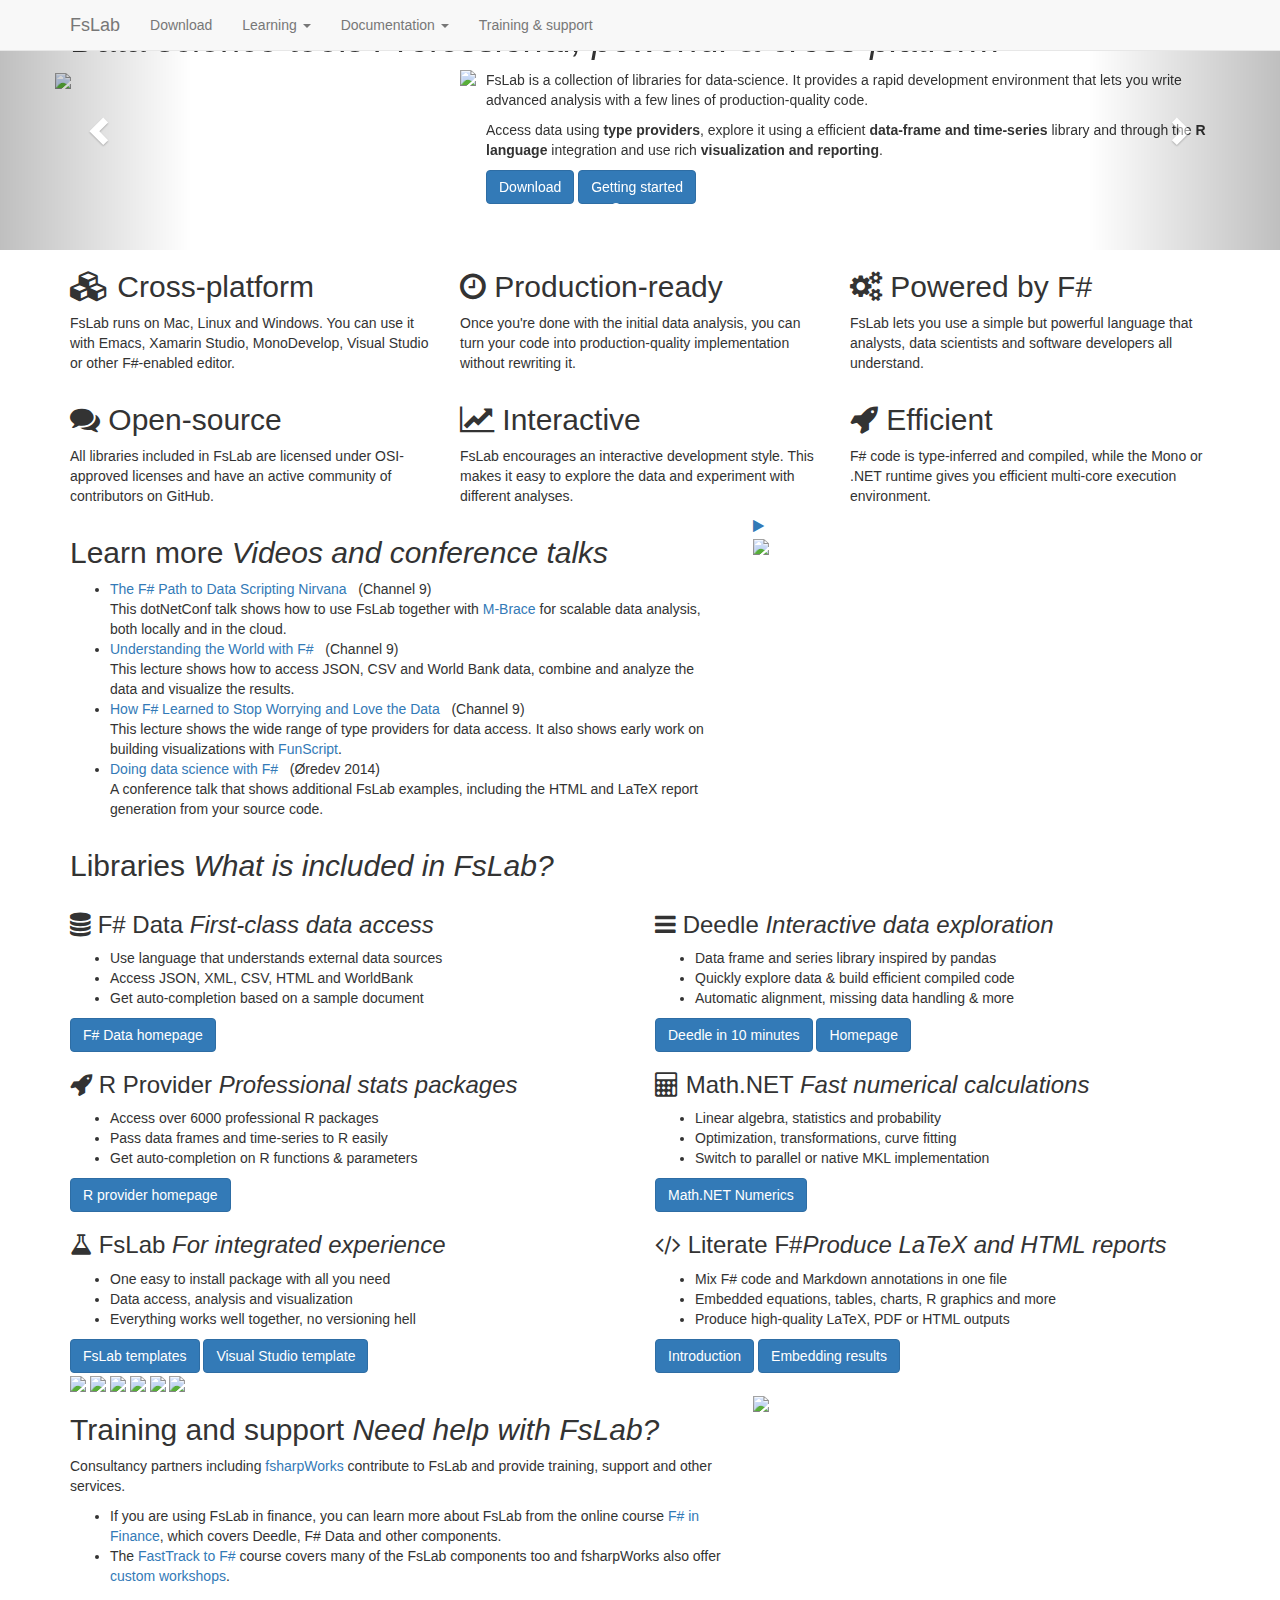
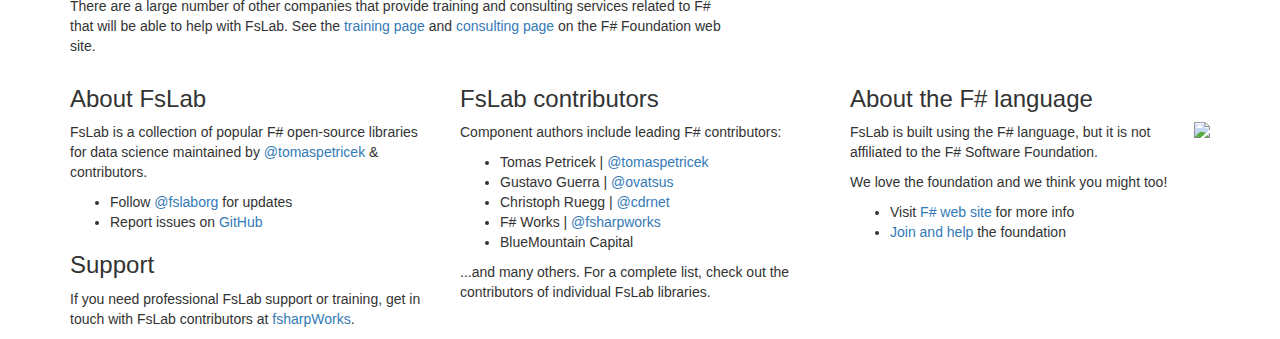
==== index.html @ 68bd4fae "Update site (11/24/2015)" ====
<!DOCTYPE html>
<html lang="en">
<head>
  <meta charset="utf-8">
  <meta http-equiv="X-UA-Compatible" content="IE=edge">
  <meta name="viewport" content="width=device-width, initial-scale=1">
    <title>FsLab - Data science and machine learning with F#</title>
  <meta name="description" content="N/A" />
  <meta name="author" content="">
  <script type='text/javascript' src='//www.google.com/jsapi'></script>
  <link href="//netdna.bootstrapcdn.com/bootstrap/3.0.0/css/bootstrap.min.css" rel="stylesheet">
  <link href="//maxcdn.bootstrapcdn.com/font-awesome/4.3.0/css/font-awesome.min.css" rel="stylesheet">
  <!-- HTML5 shim and Respond.js for IE8 support of HTML5 elements and media queries -->
  <!--[if lt IE 9]>
    <script src="https://oss.maxcdn.com/html5shiv/3.7.2/html5shiv.min.js"></script>
    <script src="https://oss.maxcdn.com/respond/1.4.2/respond.min.js"></script>
  <![endif]-->
  <!-- Custom styles for this template -->
  <link href="/content/style.css" rel="stylesheet">
  <link href="/styles/deedle.css" rel="stylesheet">
  <link href="/styles/custom.css" rel="stylesheet">
                 
</head>
<body>

  <!-- **************  Navigation bar  ************** -->

  <nav class="navbar navbar-default navbar-fixed-top">
    <div class="container">
      <div class="navbar-header">
        <button type="button" class="navbar-toggle collapsed" data-toggle="collapse" data-target="#navbar" aria-expanded="false" aria-controls="navbar">
          <span class="sr-only">Toggle navigation</span>
          <span class="icon-bar"></span>
          <span class="icon-bar"></span>
          <span class="icon-bar"></span>
        </button>
        <a class="navbar-brand" href="/">FsLab</a>
      </div>
      <div id="navbar" class="navbar-collapse collapse">
        <ul class="nav navbar-nav">
          <li class=''><a href="/download">Download</a></li>
          <li class="dropdown ">
            <a href="#" class="dropdown-toggle" data-toggle="dropdown" role="button" aria-expanded="false">Learning <span class="caret"></span></a>
            <ul class="dropdown-menu" role="menu">
              <li><a href="/getting-started">Getting started tutorial</a></li>
              <li><a href="/report">Free O'Reilly report</a></li>
              <li><a href="http://www.apress.com/9781430267676" class="external">Machine Learning Projects<br/>for .NET Developers</a></li>
            </ul>
          </li>
          <li class="dropdown">
            <a href="#" class="dropdown-toggle" data-toggle="dropdown" role="button" aria-expanded="false">Documentation <span class="caret"></span></a>
            <ul class="dropdown-menu" role="menu">
              <li><a href="http://fsharp.github.io/FSharp.Data/" class="external">F# Data</a></li>
              <li><a href="http://bluemountaincapital.github.io/Deedle/" class="external">Deedle</a></li>
              <li><a href="http://bluemountaincapital.github.io/FSharpRProvider/" class="external">R Type Provider</a></li>
              <li><a href="http://numerics.mathdotnet.com/" class="external">Math.NET Numerics</a></li>
              <li><a href="http://fsharp.github.io/FSharp.Charting/" class="external">F# Charting</a></li>
            </ul>
          </li>
          <li><a href="/#support">Training &amp; support</a></li>
          <!--
          <li class='dropdown '>
            <a href="#" class="dropdown-toggle" data-toggle="dropdown" role="button" aria-expanded="false">Learn <span class="caret"></span></a>
            <ul class="dropdown-menu" role="menu">
              <li><a href="#">Talks</a></li>
              <li><a href="#">Articles</a></li>
            </ul>
          </li>
          <li class=''><a href="#">Contributing</a></li>
          <li class=''><a href="#">About us</a></li>
          -->
        </ul>
      </div>
    </div>
  </nav>

  
<!-- **************  FsLab banner  ************** -->
<div class="banner-wrapper">
  <div id="fslab-banner" class="carousel slide" data-ride="carousel">
    <!-- Indicators -->
    <ol class="carousel-indicators">
      <li data-target="#fslab-banner" data-slide-to="0" class="active"></li>
      <li data-target="#fslab-banner" data-slide-to="1"></li>
      <li data-target="#fslab-banner" data-slide-to="2"></li>
      <li data-target="#fslab-banner" data-slide-to="3"></li>
    </ol>
    <!-- Content -->
    <div class="carousel-inner" role="listbox">
      <div class="item active">
        <div class="container">
          <h1>Data science tools <em>Professional, powerful &amp; cross-platform</em></h1>
          <div class="row">
            <div class="col-sm-4 ta-right img-md" style="padding-left:0px;">
              <img src="img/carousel/cc.png" style="height:200px;margin-right:20px" />
            </div><div class="col-sm-8">
              <img src="img/carousel/cc.png" style="height:160px; float:left; margin:0px 10px 20px 0px;" class="img-xs" />
              <p>
                FsLab is a collection of libraries for data-science. It provides a rapid development
                envi&shy;ronment that lets you write advanced analysis with a few lines of production-quality code.
              </p>
              <p>
                Access data using <strong>type providers</strong>, explore it using a efficient
                <strong>data-frame and time-series</strong> library and through the <strong>R language</strong>
                integration and use rich <strong>visualization and reporting</strong>.
              </p>
              <p class="ta-ml">
                <a href="/download" class="btn btn-primary" role="button">Download</a>
                <a href="/getting-started" class="btn btn-primary" role="button">Getting started</a>
              </p>
            </div>
          </div>
        </div>
      </div>
      <div class="item">
        <div class="container">
          <h1>Increased productivity <em>Easy data access with R integration</em></h1>
          <div class="row">
            <div class="col-sm-5">
              <p>
                Use <strong>F# Data type providers</strong> to access data from WorldBank, CSV files
                and any other JSON or XML-based web services and cleanup data easily.
              </p>
              <p>
                Use the <strong>R type provider</strong> to call any package from the R language
                with full editor support and automatic data conversions.
              </p>
            </div><div class="col-sm-7 ta-left-center">
              <img src="img/carousel/wb-rprovider.png" style="margin-top:15px" />
            </div>
          </div>
        </div>
      </div>
      <div class="item">
        <div class="container">
          <h1>Hassle-free data access <em>Using type providers</em></h1>
          <div class="row">
            <div class="col-sm-5">
              <p>
                You'll never need to look up column names or country codes again! <strong>Type providers
                </strong> make data access easy by integrating external data sources directly into
                your programming environment.
              </p>
              <p>
                The <strong>Deedle library</strong> gives you all you need to cleanup your data-frame
                and time-series data.
              </p>
            </div><div class="col-sm-7 ta-left-center">
              <img src="img/carousel/csv.png" style="margin-top:15px" />
            </div>
          </div>
        </div>
      </div>
      <div class="item">
        <div class="container">
          <div class="row">
            <div class="col-sm-8">
              <h1 style="margin-top:10px;">Production-ready <em>Create reports and deploy in production</em></h1>
              <img src="img/carousel/report.png" style="height:220px;margin-right:20px;float:left;" class="img-xs" />
              <p>
                Data analysis using FsLab can be easily deployed into a cross-platform production
                environment using Mono and .NET. It provides an environment comfortable for scientists,
                data analysts as well as developers.
              </p>
              <p>
                When you're done with your analysis, you can produce print-ready reports with embedded
                charts, code snippets and mathematics using HTML, LaTeX or PDF.
              </p>
            </div><div class="col-sm-4 ta-left-center img-md">
              <img src="img/carousel/report.png" style="height:260px;margin-top:20px;" />
            </div>
          </div>
        </div>
      </div>
    </div>
    <!-- Controls -->
    <a class="left carousel-control" href="#fslab-banner" role="button" data-slide="prev">
      <span class="glyphicon glyphicon-chevron-left" aria-hidden="true"></span>
      <span class="sr-only">Previous</span>
    </a>
    <a class="right carousel-control" href="#fslab-banner" role="button" data-slide="next">
      <span class="glyphicon glyphicon-chevron-right" aria-hidden="true"></span>
      <span class="sr-only">Next</span>
    </a>
  </div>
</div>

<!-- **************  Other important FsLab buzzwords  ************** -->
<div class="buzzword-wrapper">
  <div class="container">
    <div class="row">
      <div class="col-xs-12 col-md-4 col-sm-6">
        <h2><span><i class="fa fa-cubes"></i></span> Cross-platform</h2>
        <p>
          FsLab runs on Mac, Linux and Windows. You can use it with Emacs,
          Xamarin Studio, MonoDevelop, Visual Studio or other F#-enabled editor.
        </p>
      </div>
      <div class="col-xs-12 col-md-4 col-sm-6">
        <h2><span><i class="fa fa-clock-o" style="left:9px"></i></span> Production-ready</h2>
        <p>
          Once you're done with the initial data analysis, you can turn your code
          into production-quality implementation without rewriting it.
        </p>
      </div>
      <div class="col-xs-12 col-md-4 col-sm-6">
        <h2><span><i class="fa fa-cogs"></i></span> Powered by F#</h2>
        <p>
          FsLab lets you use a simple but powerful language that
          analysts, data scientists and software developers all understand.
        </p>
      </div>
      <div class="col-xs-12 col-md-4 col-sm-6">
        <h2><span><i class="fa fa-comments"></i></span> Open-source</h2>
        <p>
          All libraries included in FsLab are licensed under OSI-approved licenses
          and have an active community of contributors on GitHub.
        </p>
      </div>
      <div class="col-xs-12 col-md-4 col-sm-6">
        <h2><span><i class="fa fa-line-chart"></i></span> Interactive</h2>
        <p>
          FsLab encourages an interactive development style. This makes it easy to explore the data
          and experiment with different analyses.
        </p>
      </div>
      <div class="col-xs-12 col-md-4 col-sm-6">
        <h2><span><i class="fa fa-rocket"></i></span> Efficient</h2>
        <p>
          F# code is type-inferred and compiled, while the Mono or .NET runtime gives you efficient
          multi-core execution environment.
        </p>
      </div>
    </div>
  </div>
</div>

<!-- **************  FsLab videos  ************** -->
<div class="vids-wrapper">
  <div class="container">
    <div class="row">
      <div class="col-md-7">
        <h2>Learn more <em>Videos and conference talks</em></h2>
        <ul>
          <li>
            <a href="http://channel9.msdn.com/Events/dotnetConf/2015/The-F-Path-to-Data-Scripting-Nirvana">The F# Path to Data Scripting Nirvana</a> &nbsp; (Channel 9)<br />
            This dotNetConf talk shows how to use FsLab together with <a href="http://www.m-brace.net/">M-Brace</a> for scalable data analysis, both locally and in the cloud.
          </li>
          <li>
            <a href="http://channel9.msdn.com/posts/Understanding-the-World-with-F">Understanding the World with F#</a> &nbsp; (Channel 9)<br />
            This lecture shows how to access JSON, CSV and World Bank data, combine and analyze the data and visualize the results.
          </li>
          <li>
            <a href="http://channel9.msdn.com/posts/Tomas-Petricek-How-F-Learned-to-Stop-Worrying-and-Love-the-Data">How F# Learned to Stop Worrying and Love the Data</a> &nbsp; (Channel 9)<br />
            This lecture shows the wide range of type providers for data access. It also shows early work on building visualizations with <a href="http://funscript.info/">FunScript</a>.
          </li>
          <li>
            <a href="https://vimeo.com/111289053">Doing data science with F#</a> &nbsp; (Øredev 2014)<br />
            A conference talk that shows additional FsLab examples, including the HTML and LaTeX report generation from your source code.
          </li>
        </ul>
      </div>
      <div class="col-md-5 img-holder">
        <a href="http://channel9.msdn.com/posts/Understanding-the-World-with-F"><i class="fa fa-play"></i></a><br />
        <img src="img/vid.jpg" />
      </div>
    </div>
  </div>
</div>

<!-- **************  FsLab components  ************** -->
<div class="compo-wrapper">
  <div class="container">
    <div class="row header">
      <div class="col-md-12">
        <h2>Libraries <em>What is included in FsLab?</em><a name="libraries"></a>&nbsp;</h2>
      </div>
    </div>
    <div class="row components">
      <div class="col-md-6">
        <h3><span><i class="fa fa-database"></i></span> F# Data <em>First-class data access</em></h3>
        <ul>
          <li>Use language that understands external data sources</li>
          <li>Access JSON, XML, CSV, HTML and WorldBank</li>
          <li>Get auto-completion based on a sample document</li>
        </ul>
        <a href="http://fsharp.github.io/FSharp.Data/" class="btn fst btn-primary" role="button">F# Data homepage</a>
      </div>
      <div class="col-md-6">
        <h3><span><i class="fa fa-bars"></i></span> Deedle <em>Interactive data exploration</em></h3>
        <ul>
          <li>Data frame and series library inspired by pandas</li>
          <li>Quickly explore data &amp; build efficient compiled code</li>
          <li>Automatic alignment, missing data handling &amp; more</li>
        </ul>
        <a href="http://bluemountaincapital.github.io/Deedle/tutorial.html" class="btn fst btn-primary" role="button">Deedle in 10 minutes</a>
        <a href="http://bluemountaincapital.github.io/Deedle/" class="btn btn-primary" role="button">Homepage</a>
      </div>
    </div>
    <div class="row components">
      <div class="col-md-6">
        <h3><span><i class="fa fa-rocket"></i></span> R Provider <em>Professional stats packages</em></h3>
        <ul>
          <li>Access over 6000 professional R packages</li>
          <li>Pass data frames and time-series to R easily</li>
          <li>Get auto-completion on R functions &amp; parameters</li>
        </ul>
        <a href="http://bluemountaincapital.github.io/FSharpRProvider" class="btn fst btn-primary" role="button">R provider homepage</a>
      </div>
      <div class="col-md-6">
        <h3><span><i class="fa fa-calculator"></i></span> Math.NET <em>Fast numerical calculations</em></h3>
        <ul>
          <li>Linear algebra, statistics and probability</li>
          <li>Optimization, transformations, curve fitting</li>
          <li>Switch to parallel or native MKL implementation</li>
        </ul>
        <a href="http://numerics.mathdotnet.com" class="btn fst btn-primary" role="button">Math.NET Numerics</a>
      </div>
    </div>
    <div class="row components">
      <div class="col-md-6">
        <h3><span><i class="fa fa-flask"></i></span> FsLab <em>For integrated experience</em></h3>
        <ul>
          <li>One easy to install package with all you need</li>
          <li>Data access, analysis and visualization</li>
          <li>Everything works well together, no versioning hell</li>
        </ul>
        <a href="https://github.com/fslaborg/FsLab.Templates" class="btn fst btn-primary" role="button">FsLab templates</a>
        <a href="https://visualstudiogallery.msdn.microsoft.com/45373b36-2a4c-4b6a-b427-93c7a8effddb" class="btn btn-primary" role="button">Visual Studio template</a>
      </div>
      <div class="col-md-6">
        <h3><span><i class="fa fa-code"></i></span> Literate F#<em>Produce LaTeX and HTML reports</em></h3>
        <ul>
          <li>Mix F# code and Markdown annotations in one file</li>
          <li>Embedded equations, tables, charts, R graphics and more</li>
          <li>Produce high-quality LaTeX, PDF or HTML outputs</li>
        </ul>
        <a href="http://tpetricek.github.io/FSharp.Formatting/literate.html" class="btn fst btn-primary" role="button">Introduction</a>
        <a href="http://tpetricek.github.io/FSharp.Formatting/evaluation.html" class="btn btn-primary" role="button">Embedding results</a>
      </div>
    </div>
  </div>
</div>
<div class="compo-logos">
  <div class="container">
    <div class="row">
      <div class="col-md-12">
        <a href="http://fsharp.github.io/FSharp.Data/"><img src="/img/logos/fsharpdata.png" /></a>
        <a href="http://bluemountaincapital.github.io/Deedle/"><img src="/img/logos/deedle.png" /></a>
        <a href="http://bluemountaincapital.github.io/FSharpRProvider"><img src="/img/logos/rprovider.png" /></a>
        <a href="http://tpetricek.github.io/FSharp.Formatting"><img src="/img/logos/fsformatting.png" /></a>
        <a href="http://numerics.mathdotnet.com"><img src="/img/logos/mathnet.png" /></a>
        <a href="http://www.fslab.org"><img src="/img/logos/fslab.png" /></a>
      </div>
    </div>
  </div>
</div>

<!-- **************  FsLab support  ************** -->
<div class="support-wrapper">
  <div class="container">
    <div class="row">
      <div class="col-md-7">
        <h2>
          Training and support <em>Need help with FsLab?</em><a name="support">&nbsp;</a>
        </h2>
        <p>
          Consultancy partners including
          <a href="http://fsharpworks.com/">fsharpWorks</a>
          contribute to FsLab and provide training, support and
          other services.
        </p>
        <ul>
          <li>
            If you are using FsLab in finance, you can learn more about FsLab from the
            online course <a href="http://fsharpworks.com/workshops/finance.html">F# in Finance</a>,
            which covers Deedle, F# Data and other components.
          </li>
          <li>The <a href="http://fsharpworks.com/workshops/fast-track.html">FastTrack to F#</a>
          course covers many of the FsLab components too and
          fsharpWorks also offer <a href="http://fsharpworks.com/workshops.html">custom workshops</a>.</li>
        </ul>
        <p>
          There are a large number of other companies that provide training and
          consulting services related to F# that will be able to help with FsLab. See the
          <a href="http://fsharp.org/training/">training page</a> and
          <a href="http://fsharp.org/consulting/">consulting page</a> on the
          F# Foundation web site.
        </p>
      </div>
      <div class="col-md-5 img-holder">
        <a href="http://www.fsharpworks.com">
          <img src="img/logos/fsharpworks.png" />
        </a>
      </div>
    </div>
  </div>
</div>



  <footer>
    <div class="container">
      <div class="row">
        <div class="col-md-4">
          <h3>About FsLab</h3>
          <p>
            FsLab is a collection of popular F# open-source libraries for data science
            maintained by <a href="http://twitter.com/tomaspetricek">@tomaspetricek</a> &amp; contributors.
          </p>
          <ul>
            <li>Follow <a href="http://twitter.com/fslaborg">@fslaborg</a> for updates</li>
            <li>Report issues on <a href="http://github.com/tpetricek/FsLab">GitHub</a></li>
          </ul>
          <h3>Support</h3>
          <p>
            If you need professional FsLab support or training,
            get in touch with FsLab contributors at
            <a href="http://fsharpworks.com">fsharpWorks</a>.
          </p>
        </div>
        <div class="col-md-4">
          <h3>FsLab contributors</h3>
          <p>Component authors include leading F# contributors:</p>
          <ul>
            <li>Tomas Petricek | <a href="http://twitter.com/tomaspetricek">@tomaspetricek</a></li>
            <li>Gustavo Guerra | <a href="http://twitter.com/ovatsus">@ovatsus</a></li>
            <li>Christoph Ruegg | <a href="http://twitter.com/cdrnet">@cdrnet</a></li>
            <li>F# Works | <a href="http://twitter.com/fsharpworks">@fsharpworks</a></li>
            <li>BlueMountain Capital</li>
          </ul>
          <p>...and many others. For a complete list, check out the contributors of individual FsLab libraries.</p>
        </div>
        <div class="col-md-4">
          <h3>About the F# language</h3>
          <img src="/img/logos/fsharp.png" style="float:right;margin:0px 0px 20px 20px">
          <p>
            FsLab is built using the F# language, but
            it is not affiliated to the F# Software Foundation.
          </p>
          <p>We love the foundation and we think you might too!</p>
          <ul>
            <li>Visit <a href="http://fsharp.org">F# web site</a> for more info</li>
            <li><a href="http://foundation.fsharp.org">Join and help</a> the foundation</li>
          </ul>
        </div>
      </div>
    </div>
  </footer>

  <script src="/lib/jquery.js"></script>
  <script src="/lib/bootstrap.min.js"></script>
  <script src="/lib/tips.js"></script>
  <script>
    $('#fslab-banner').carousel({
      interval: 10000
    });
  </script>
  <script>
    (function(i,s,o,g,r,a,m){i['GoogleAnalyticsObject']=r;i[r]=i[r]||function(){
    (i[r].q=i[r].q||[]).push(arguments)},i[r].l=1*new Date();a=s.createElement(o),
    m=s.getElementsByTagName(o)[0];a.async=1;a.src=g;m.parentNode.insertBefore(a,m)
    })(window,document,'script','//www.google-analytics.com/analytics.js','ga');

    ga('create', 'UA-45379232-3', 'auto');
    ga('send', 'pageview');  
  </script>
</body>
</html>
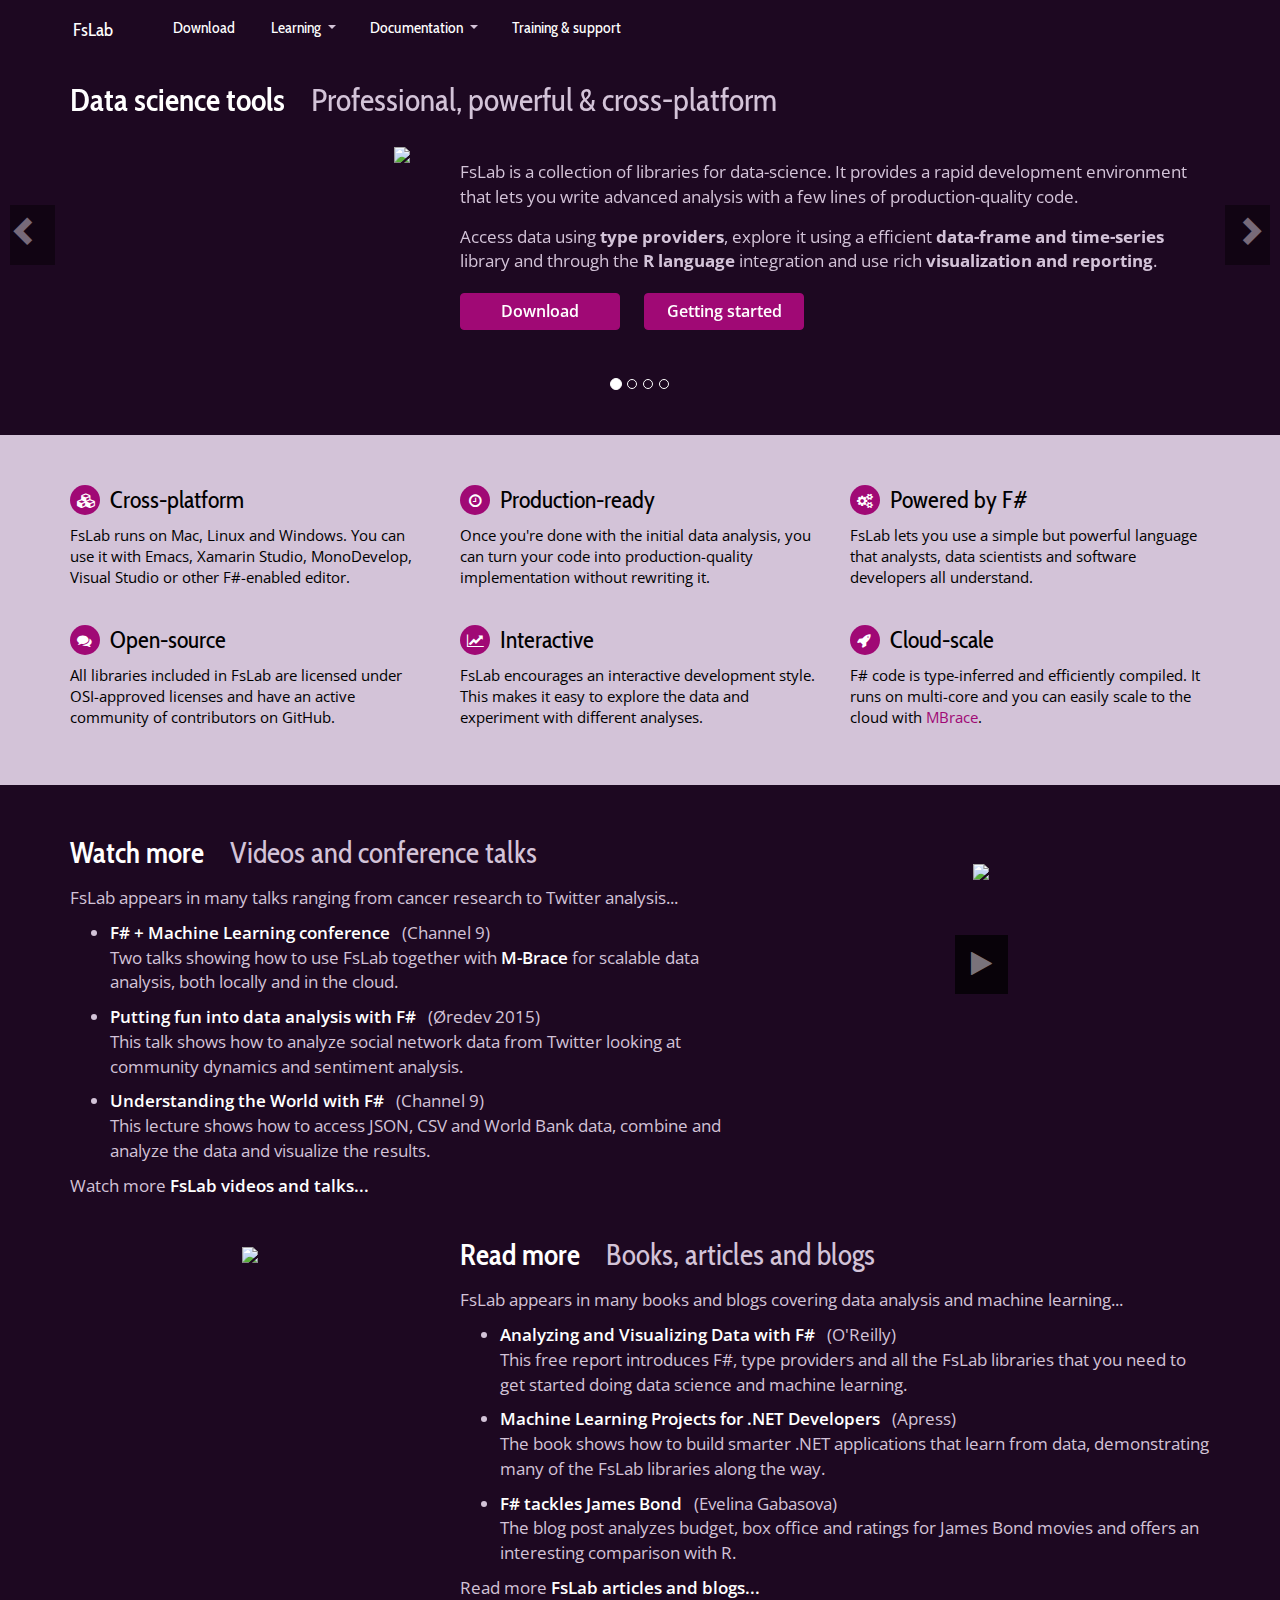
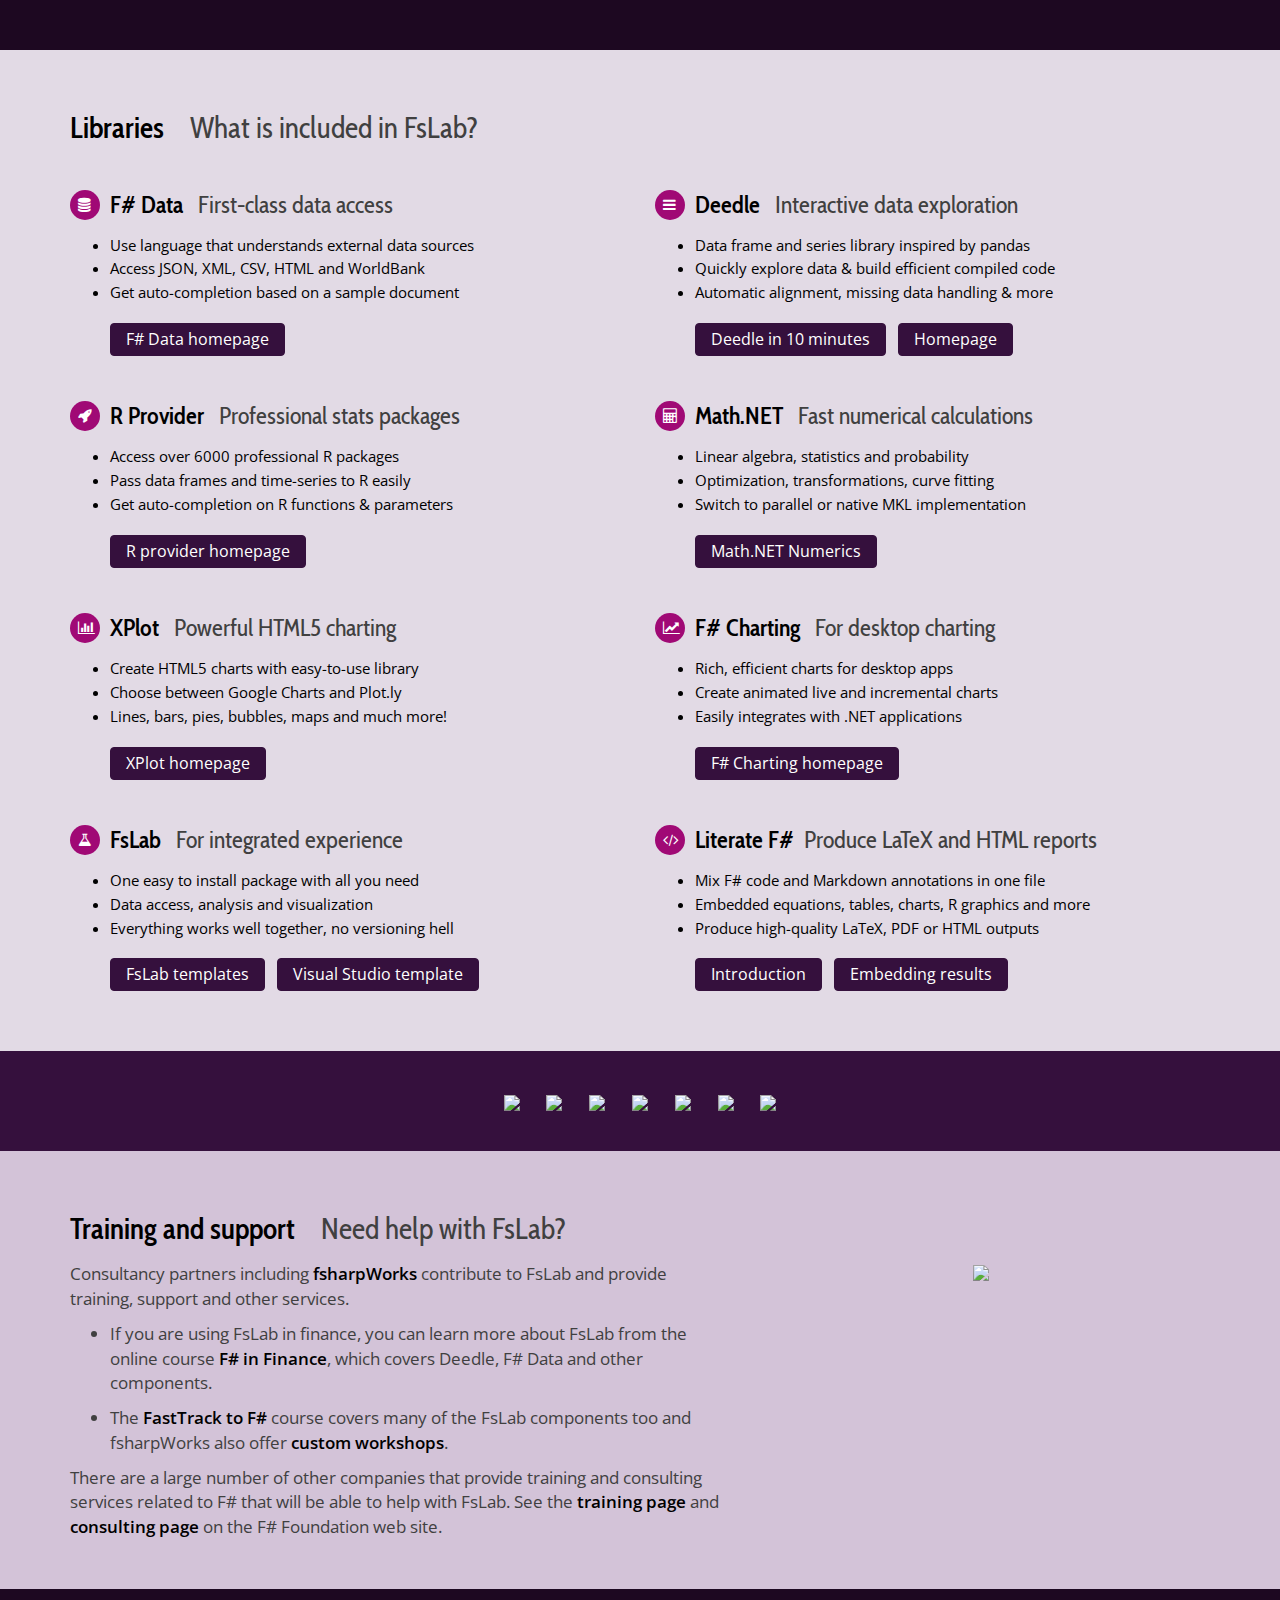
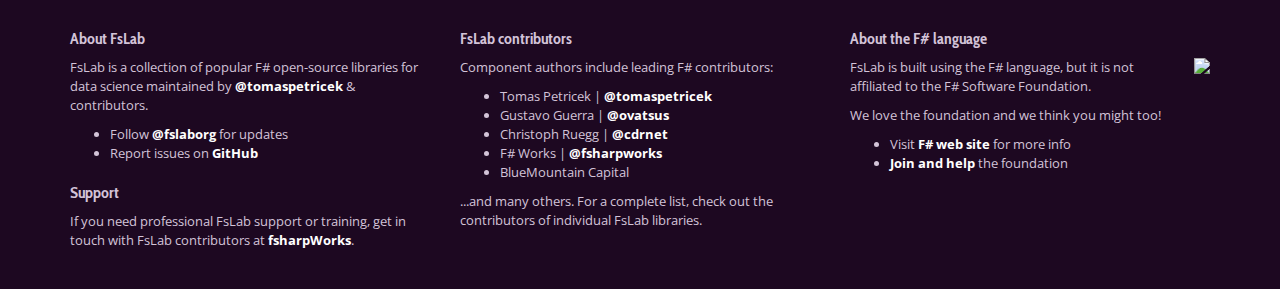
==== commit 30f19276: "Update site (10/05/2018)" ====
--- a/index.html
+++ b/index.html
@@ -1,79 +1,74 @@
-<!DOCTYPE html>
-<html lang="en">
-<head>
-  <meta charset="utf-8">
-  <meta http-equiv="X-UA-Compatible" content="IE=edge">
-  <meta name="viewport" content="width=device-width, initial-scale=1">
-    <title>FsLab - Data science and machine learning with F#</title>
-  <meta name="description" content="N/A" />
-  <meta name="author" content="">
-  <script type='text/javascript' src='//www.google.com/jsapi'></script>
-  <link href="//netdna.bootstrapcdn.com/bootstrap/3.0.0/css/bootstrap.min.css" rel="stylesheet">
-  <link href="//maxcdn.bootstrapcdn.com/font-awesome/4.3.0/css/font-awesome.min.css" rel="stylesheet">
-  <!-- HTML5 shim and Respond.js for IE8 support of HTML5 elements and media queries -->
-  <!--[if lt IE 9]>
-    <script src="https://oss.maxcdn.com/html5shiv/3.7.2/html5shiv.min.js"></script>
-    <script src="https://oss.maxcdn.com/respond/1.4.2/respond.min.js"></script>
-  <![endif]-->
-  <!-- Custom styles for this template -->
-  <link href="/content/style.css" rel="stylesheet">
-  <link href="/styles/deedle.css" rel="stylesheet">
-  <link href="/styles/custom.css" rel="stylesheet">
-                 
-</head>
-<body>
-
-  <!-- **************  Navigation bar  ************** -->
-
-  <nav class="navbar navbar-default navbar-fixed-top">
-    <div class="container">
-      <div class="navbar-header">
-        <button type="button" class="navbar-toggle collapsed" data-toggle="collapse" data-target="#navbar" aria-expanded="false" aria-controls="navbar">
-          <span class="sr-only">Toggle navigation</span>
-          <span class="icon-bar"></span>
-          <span class="icon-bar"></span>
-          <span class="icon-bar"></span>
-        </button>
-        <a class="navbar-brand" href="/">FsLab</a>
-      </div>
-      <div id="navbar" class="navbar-collapse collapse">
-        <ul class="nav navbar-nav">
-          <li class=''><a href="/download">Download</a></li>
-          <li class="dropdown ">
-            <a href="#" class="dropdown-toggle" data-toggle="dropdown" role="button" aria-expanded="false">Learning <span class="caret"></span></a>
-            <ul class="dropdown-menu" role="menu">
-              <li><a href="/getting-started">Getting started tutorial</a></li>
-              <li><a href="/report">Free O'Reilly report</a></li>
-              <li><a href="http://www.apress.com/9781430267676" class="external">Machine Learning Projects<br/>for .NET Developers</a></li>
-            </ul>
-          </li>
-          <li class="dropdown">
-            <a href="#" class="dropdown-toggle" data-toggle="dropdown" role="button" aria-expanded="false">Documentation <span class="caret"></span></a>
-            <ul class="dropdown-menu" role="menu">
-              <li><a href="http://fsharp.github.io/FSharp.Data/" class="external">F# Data</a></li>
-              <li><a href="http://bluemountaincapital.github.io/Deedle/" class="external">Deedle</a></li>
-              <li><a href="http://bluemountaincapital.github.io/FSharpRProvider/" class="external">R Type Provider</a></li>
-              <li><a href="http://numerics.mathdotnet.com/" class="external">Math.NET Numerics</a></li>
-              <li><a href="http://fsharp.github.io/FSharp.Charting/" class="external">F# Charting</a></li>
-            </ul>
-          </li>
-          <li><a href="/#support">Training &amp; support</a></li>
-          <!--
-          <li class='dropdown '>
-            <a href="#" class="dropdown-toggle" data-toggle="dropdown" role="button" aria-expanded="false">Learn <span class="caret"></span></a>
-            <ul class="dropdown-menu" role="menu">
-              <li><a href="#">Talks</a></li>
-              <li><a href="#">Articles</a></li>
-            </ul>
-          </li>
-          <li class=''><a href="#">Contributing</a></li>
-          <li class=''><a href="#">About us</a></li>
-          -->
-        </ul>
-      </div>
-    </div>
-  </nav>
-
+<!DOCTYPE html>
+<html lang="en">
+<head>
+  <meta charset="utf-8">
+  <meta http-equiv="X-UA-Compatible" content="IE=edge">
+  <meta name="viewport" content="width=device-width, initial-scale=1">
+    <title>FsLab - Data science and machine learning with F#</title>
+  <meta name="description" content="N/A" />
+  <meta name="author" content="">
+  <script type='text/javascript' src='//www.google.com/jsapi'></script>
+  <link href="//netdna.bootstrapcdn.com/bootstrap/3.0.0/css/bootstrap.min.css" rel="stylesheet">
+  <link href="//maxcdn.bootstrapcdn.com/font-awesome/4.3.0/css/font-awesome.min.css" rel="stylesheet">
+  <!-- HTML5 shim and Respond.js for IE8 support of HTML5 elements and media queries -->
+  <!--[if lt IE 9]>
+    <script src="https://oss.maxcdn.com/html5shiv/3.7.2/html5shiv.min.js"></script>
+    <script src="https://oss.maxcdn.com/respond/1.4.2/respond.min.js"></script>
+  <![endif]-->
+  <!-- Custom styles for this template -->
+  <link href="/content/style.css" rel="stylesheet">
+  <link href="/styles/deedle.css" rel="stylesheet">
+  <link href="/styles/custom.css" rel="stylesheet">
+                 
+</head>
+<body>
+
+  <!-- **************  Navigation bar  ************** -->
+
+  <nav class="navbar navbar-default navbar-fixed-top">
+    <div class="container">
+      <div class="navbar-header">
+        <button type="button" class="navbar-toggle collapsed" data-toggle="collapse" data-target="#navbar" aria-expanded="false" aria-controls="navbar">
+          <span class="sr-only">Toggle navigation</span>
+          <span class="icon-bar"></span>
+          <span class="icon-bar"></span>
+          <span class="icon-bar"></span>
+        </button>
+        <a class="navbar-brand" href="/">FsLab</a>
+      </div>
+      <div id="navbar" class="navbar-collapse collapse">
+        <ul class="nav navbar-nav">
+          <li class=''><a href="/download">Download</a></li>
+          <li class='dropdown '>
+            <a href="#" class="dropdown-toggle" data-toggle="dropdown" role="button" aria-expanded="false">Learning <span class="caret"></span></a>
+            <ul class="dropdown-menu" role="menu">
+              <li><a href="/getting-started">Getting started tutorial</a></li>
+              <li role="separator" class="divider"></li>
+              <li><a href="/resources#Books-and-reports">Books and reports</a></li>
+              <li><a href="/resources#Videos-and-conference-talks">Videos and conference talks</a></li>
+              <li><a href="/resources#Blog-posts-and-articles">Blog posts and articles</a></li>
+              <li role="separator" class="divider"></li>
+              <li><a href="/report">Free O'Reilly report</a></li>
+              <li><a href="http://www.apress.com/9781430267676" class="external">Machine Learning Projects<br/>for .NET Developers</a></li>
+            </ul>
+          </li>
+          <li class="dropdown">
+            <a href="#" class="dropdown-toggle" data-toggle="dropdown" role="button" aria-expanded="false">Documentation <span class="caret"></span></a>
+            <ul class="dropdown-menu" role="menu">
+              <li><a href="http://fsharp.github.io/FSharp.Data/" class="external">F# Data</a></li>
+              <li><a href="http://bluemountaincapital.github.io/Deedle/" class="external">Deedle</a></li>
+              <li><a href="http://bluemountaincapital.github.io/FSharpRProvider/" class="external">R Type Provider</a></li>
+              <li><a href="http://numerics.mathdotnet.com/" class="external">Math.NET Numerics</a></li>
+              <li><a href="http://fslab.org/XPlot/" class="external">XPlot Visualization</a></li>
+              <li><a href="http://fsharp.github.io/FSharp.Charting/" class="external">F# Charting</a></li>
+            </ul>
+          </li>
+          <li><a href="/#support">Training &amp; support</a></li>
+        </ul>
+      </div>
+    </div>
+  </nav>
+
   
 <!-- **************  FsLab banner  ************** -->
 <div class="banner-wrapper">
@@ -225,10 +220,10 @@
         </p>
       </div>
       <div class="col-xs-12 col-md-4 col-sm-6">
-        <h2><span><i class="fa fa-rocket"></i></span> Efficient</h2>
-        <p>
-          F# code is type-inferred and compiled, while the Mono or .NET runtime gives you efficient
-          multi-core execution environment.
+        <h2><span><i class="fa fa-rocket"></i></span> Cloud-scale</h2>
+        <p>
+          F# code is type-inferred and efficiently compiled. It runs on multi-core and you can easily
+          scale to the cloud with <a href="http://www.mbrace.io/">MBrace</a>.
         </p>
       </div>
     </div>
@@ -240,31 +235,56 @@
   <div class="container">
     <div class="row">
       <div class="col-md-7">
-        <h2>Learn more <em>Videos and conference talks</em></h2>
-        <ul>
-          <li>
-            <a href="http://channel9.msdn.com/Events/dotnetConf/2015/The-F-Path-to-Data-Scripting-Nirvana">The F# Path to Data Scripting Nirvana</a> &nbsp; (Channel 9)<br />
-            This dotNetConf talk shows how to use FsLab together with <a href="http://www.m-brace.net/">M-Brace</a> for scalable data analysis, both locally and in the cloud.
+        <h2>Watch more <em>Videos and conference talks</em></h2>
+        <p>FsLab appears in many talks ranging from cancer research to Twitter analysis...</p>
+        <ul>
+          <li>
+            <a href="https://channel9.msdn.com/Events/FSharp-Events/fsharp-ML-MVP-Summit-2015">F# + Machine Learning conference</a> &nbsp; (Channel 9)<br />
+            Two talks showing how to use FsLab together with <a href="http://www.m-brace.net/">M-Brace</a> for scalable data analysis, both locally and in the cloud.
+          </li>
+          <li>
+            <a href="https://vimeo.com/144816160">Putting fun into data analysis with F#</a> &nbsp; (Øredev 2015)<br />
+            This talk shows how to analyze social network data from Twitter looking at community dynamics and sentiment analysis.
           </li>
           <li>
             <a href="http://channel9.msdn.com/posts/Understanding-the-World-with-F">Understanding the World with F#</a> &nbsp; (Channel 9)<br />
             This lecture shows how to access JSON, CSV and World Bank data, combine and analyze the data and visualize the results.
+          </li>          
+        </ul>
+        <p>Watch more <a href="resources#Videos-and-conference-talks">FsLab videos and talks...</a></p>
+      </div>
+      <div class="col-md-5 img-holder">
+        <a href="https://vimeo.com/144816160"><i class="fa fa-play"></i></a><br />
+        <img src="img/vid.jpg" style="width:80%" />
+      </div>
+    </div>
+    <div class="row">
+      <div class="col-md-4 img-holder">
+        <br /><br />
+        <a href="/report">
+        <img src="img/report/cover.png" style="width:60%" />
+        </a>
+      </div>
+      <div class="col-md-8">
+        <h2>Read more <em>Books, articles and blogs</em></h2>
+        <p>FsLab appears in many books and blogs covering data analysis and machine learning...</p>
+        <ul>
+          <li>
+            <a href="/report">Analyzing and Visualizing Data with F#</a> &nbsp; (O'Reilly)<br />
+            This free report introduces F#, type providers and all the FsLab libraries that you need to get started doing data science and machine learning.
           </li>
           <li>
-            <a href="http://channel9.msdn.com/posts/Tomas-Petricek-How-F-Learned-to-Stop-Worrying-and-Love-the-Data">How F# Learned to Stop Worrying and Love the Data</a> &nbsp; (Channel 9)<br />
-            This lecture shows the wide range of type providers for data access. It also shows early work on building visualizations with <a href="http://funscript.info/">FunScript</a>.
+            <a href="http://www.apress.com/9781430267676">Machine Learning Projects for .NET Developers</a> &nbsp; (Apress)<br />
+            The book shows how to build smarter .NET applications that learn from data, demonstrating many of the FsLab libraries along the way.
           </li>
           <li>
-            <a href="https://vimeo.com/111289053">Doing data science with F#</a> &nbsp; (Øredev 2014)<br />
-            A conference talk that shows additional FsLab examples, including the HTML and LaTeX report generation from your source code.
+            <a href="http://evelinag.com/blog/2015/11-18-f-tackles-james-bond/">F# tackles James Bond</a> &nbsp; (Evelina Gabasova)<br />
+            The blog post analyzes budget, box office and ratings for James Bond movies and offers an interesting comparison with R.
           </li>
         </ul>
-      </div>
-      <div class="col-md-5 img-holder">
-        <a href="http://channel9.msdn.com/posts/Understanding-the-World-with-F"><i class="fa fa-play"></i></a><br />
-        <img src="img/vid.jpg" />
-      </div>
-    </div>
+        <p>Read more <a href="resources#Blog-posts-and-articles">FsLab articles and blogs...</a></p> 
+      </div>
+    </div>    
   </div>
 </div>
 
@@ -319,6 +339,26 @@
     </div>
     <div class="row components">
       <div class="col-md-6">
+        <h3><span><i class="fa fa-bar-chart"></i></span> XPlot <em>Powerful HTML5 charting</em></h3>
+        <ul>
+          <li>Create HTML5 charts with easy-to-use library</li>
+          <li>Choose between Google Charts and Plot.ly</li>
+          <li>Lines, bars, pies, bubbles, maps and much more!</li>
+        </ul>
+        <a href="https://fslab.org/XPlot/" class="btn fst btn-primary" role="button">XPlot homepage</a>
+      </div>
+      <div class="col-md-6">
+        <h3><span><i class="fa fa-line-chart"></i></span> F# Charting <em>For desktop charting</em></h3>
+        <ul>
+          <li>Rich, efficient charts for desktop apps</li>
+          <li>Create animated live and incremental charts</li>
+          <li>Easily integrates with .NET applications</li>
+        </ul>
+        <a href="http://fslab.org/FSharp.Charting/" class="btn fst btn-primary" role="button">F# Charting homepage</a>
+      </div>
+    </div>
+    <div class="row components">
+      <div class="col-md-6">
         <h3><span><i class="fa fa-flask"></i></span> FsLab <em>For integrated experience</em></h3>
         <ul>
           <li>One easy to install package with all you need</li>
@@ -346,10 +386,11 @@
     <div class="row">
       <div class="col-md-12">
         <a href="http://fsharp.github.io/FSharp.Data/"><img src="/img/logos/fsharpdata.png" /></a>
+        <a href="https://fslab.org/XPlot/"><img src="/img/logos/xplot.png" /></a>
         <a href="http://bluemountaincapital.github.io/Deedle/"><img src="/img/logos/deedle.png" /></a>
         <a href="http://bluemountaincapital.github.io/FSharpRProvider"><img src="/img/logos/rprovider.png" /></a>
+        <a href="http://numerics.mathdotnet.com"><img src="/img/logos/mathnet.png" /></a>
         <a href="http://tpetricek.github.io/FSharp.Formatting"><img src="/img/logos/fsformatting.png" /></a>
-        <a href="http://numerics.mathdotnet.com"><img src="/img/logos/mathnet.png" /></a>
         <a href="http://www.fslab.org"><img src="/img/logos/fslab.png" /></a>
       </div>
     </div>
@@ -397,73 +438,73 @@
   </div>
 </div>
 
-
-
-  <footer>
-    <div class="container">
-      <div class="row">
-        <div class="col-md-4">
-          <h3>About FsLab</h3>
-          <p>
-            FsLab is a collection of popular F# open-source libraries for data science
-            maintained by <a href="http://twitter.com/tomaspetricek">@tomaspetricek</a> &amp; contributors.
-          </p>
-          <ul>
-            <li>Follow <a href="http://twitter.com/fslaborg">@fslaborg</a> for updates</li>
-            <li>Report issues on <a href="http://github.com/tpetricek/FsLab">GitHub</a></li>
-          </ul>
-          <h3>Support</h3>
-          <p>
-            If you need professional FsLab support or training,
-            get in touch with FsLab contributors at
-            <a href="http://fsharpworks.com">fsharpWorks</a>.
-          </p>
-        </div>
-        <div class="col-md-4">
-          <h3>FsLab contributors</h3>
-          <p>Component authors include leading F# contributors:</p>
-          <ul>
-            <li>Tomas Petricek | <a href="http://twitter.com/tomaspetricek">@tomaspetricek</a></li>
-            <li>Gustavo Guerra | <a href="http://twitter.com/ovatsus">@ovatsus</a></li>
-            <li>Christoph Ruegg | <a href="http://twitter.com/cdrnet">@cdrnet</a></li>
-            <li>F# Works | <a href="http://twitter.com/fsharpworks">@fsharpworks</a></li>
-            <li>BlueMountain Capital</li>
-          </ul>
-          <p>...and many others. For a complete list, check out the contributors of individual FsLab libraries.</p>
-        </div>
-        <div class="col-md-4">
-          <h3>About the F# language</h3>
-          <img src="/img/logos/fsharp.png" style="float:right;margin:0px 0px 20px 20px">
-          <p>
-            FsLab is built using the F# language, but
-            it is not affiliated to the F# Software Foundation.
-          </p>
-          <p>We love the foundation and we think you might too!</p>
-          <ul>
-            <li>Visit <a href="http://fsharp.org">F# web site</a> for more info</li>
-            <li><a href="http://foundation.fsharp.org">Join and help</a> the foundation</li>
-          </ul>
-        </div>
-      </div>
-    </div>
-  </footer>
-
-  <script src="/lib/jquery.js"></script>
-  <script src="/lib/bootstrap.min.js"></script>
-  <script src="/lib/tips.js"></script>
-  <script>
-    $('#fslab-banner').carousel({
-      interval: 10000
-    });
-  </script>
-  <script>
-    (function(i,s,o,g,r,a,m){i['GoogleAnalyticsObject']=r;i[r]=i[r]||function(){
-    (i[r].q=i[r].q||[]).push(arguments)},i[r].l=1*new Date();a=s.createElement(o),
-    m=s.getElementsByTagName(o)[0];a.async=1;a.src=g;m.parentNode.insertBefore(a,m)
-    })(window,document,'script','//www.google-analytics.com/analytics.js','ga');
-
-    ga('create', 'UA-45379232-3', 'auto');
-    ga('send', 'pageview');  
-  </script>
-</body>
-</html>
+
+
+  <footer>
+    <div class="container">
+      <div class="row">
+        <div class="col-md-4">
+          <h3>About FsLab</h3>
+          <p>
+            FsLab is a collection of popular F# open-source libraries for data science
+            maintained by <a href="http://twitter.com/tomaspetricek">@tomaspetricek</a> &amp; contributors.
+          </p>
+          <ul>
+            <li>Follow <a href="http://twitter.com/fslaborg">@fslaborg</a> for updates</li>
+            <li>Report issues on <a href="http://github.com/tpetricek/FsLab">GitHub</a></li>
+          </ul>
+          <h3>Support</h3>
+          <p>
+            If you need professional FsLab support or training,
+            get in touch with FsLab contributors at
+            <a href="http://fsharpworks.com">fsharpWorks</a>.
+          </p>
+        </div>
+        <div class="col-md-4">
+          <h3>FsLab contributors</h3>
+          <p>Component authors include leading F# contributors:</p>
+          <ul>
+            <li>Tomas Petricek | <a href="http://twitter.com/tomaspetricek">@tomaspetricek</a></li>
+            <li>Gustavo Guerra | <a href="http://twitter.com/ovatsus">@ovatsus</a></li>
+            <li>Christoph Ruegg | <a href="http://twitter.com/cdrnet">@cdrnet</a></li>
+            <li>F# Works | <a href="http://twitter.com/fsharpworks">@fsharpworks</a></li>
+            <li>BlueMountain Capital</li>
+          </ul>
+          <p>...and many others. For a complete list, check out the contributors of individual FsLab libraries.</p>
+        </div>
+        <div class="col-md-4">
+          <h3>About the F# language</h3>
+          <img src="/img/logos/fsharp.png" style="float:right;margin:0px 0px 20px 20px">
+          <p>
+            FsLab is built using the F# language, but
+            it is not affiliated to the F# Software Foundation.
+          </p>
+          <p>We love the foundation and we think you might too!</p>
+          <ul>
+            <li>Visit <a href="http://fsharp.org">F# web site</a> for more info</li>
+            <li><a href="http://foundation.fsharp.org">Join and help</a> the foundation</li>
+          </ul>
+        </div>
+      </div>
+    </div>
+  </footer>
+
+  <script src="/lib/jquery.js"></script>
+  <script src="/lib/bootstrap.min.js"></script>
+  <script src="/lib/tips.js"></script>
+  <script>
+    $('#fslab-banner').carousel({
+      interval: 10000
+    });
+  </script>
+  <script>
+    (function(i,s,o,g,r,a,m){i['GoogleAnalyticsObject']=r;i[r]=i[r]||function(){
+    (i[r].q=i[r].q||[]).push(arguments)},i[r].l=1*new Date();a=s.createElement(o),
+    m=s.getElementsByTagName(o)[0];a.async=1;a.src=g;m.parentNode.insertBefore(a,m)
+    })(window,document,'script','//www.google-analytics.com/analytics.js','ga');
+
+    ga('create', 'UA-45379232-3', 'auto');
+    ga('send', 'pageview');  
+  </script>
+</body>
+</html>
--- a/styles/custom.css
+++ b/styles/custom.css
@@ -0,0 +1,533 @@
+@import url(http://fonts.googleapis.com/css?family=Cabin+Condensed:400,500,700);
+@import url(http://fonts.googleapis.com/css?family=Open+Sans:300italic,400italic,600italic,700italic,800italic,400,300,600,700,800);
+
+body
+{
+  background:#1D0821;
+  font-family: 'Open Sans', sans-serif;
+}
+
+.external:before {
+  content: "\f08e";
+  font-family: FontAwesome;
+  font-weight: normal;
+  font-style: normal;
+  font-size: 10px;
+  display: inline-block;
+  text-decoration: none;
+  padding-right:10px;
+}
+
+/************** Navigation bar **************/
+.navbar
+{
+  background:#1D0821;
+  border-style:none;
+}
+.navbar .dropdown-menu {
+  background:#1D0821;
+}
+a.navbar-brand
+{
+  font-size:14pt !important;
+  margin-right:24px;
+  padding:18px 18px 14px 18px !important;
+}
+.navbar a:hover, .navbar a:link, .navbar a:visited
+{
+  font:12pt 'cabin condensed', sans-serif;
+  font-weight:400;
+  color:white !important;
+  padding:18px 18px 18px 18px;
+  background:#1D0821 !important;
+}
+.navbar .dropdown-menu a:hover, .navbar .dropdown-menu a:link, .navbar .dropdown-menu a:visited
+{
+  background:#1D0821;
+  padding:6px 18px 6px 18px;
+}
+.navbar .caret
+{
+  position:relative;
+  top:-2px;
+  left:2px;
+  border-top:4px solid #D3C3D8 !important;
+}
+.navbar a:hover
+{
+  text-decoration:underline !important;
+}
+.navbar li.active a
+{
+  background:#35103D !important;
+}
+.navbar li.active .dropdown-menu a
+{
+  background:#1D0821 !important;
+}
+
+@media (min-width: 768px) {
+  #navbar li { color:red; }
+}
+@media (min-width: 992px) {
+  #navbar li { color:blue; }
+}
+li .dropdown-menu .divider
+{
+  background-color:#321738;
+  height:2px;
+  margin:6px 3px 6px 3px;
+  padding:0px;
+}
+
+/************** FsLab Banner **************/
+
+.carousel .carousel-control
+{
+  background:black;
+  opacity:0.4;
+  width:45px;
+  height:60px;
+  margin:130px 10px 0px 10px;
+}
+.carousel .carousel-control .glyphicon
+{
+  left:10px;
+  top:20px;
+}
+
+.banner-wrapper
+{
+  margin-top:50px;
+  padding:25px 0px 10px 0px;
+  background-image:url('../img/bg.gif');
+  background-repeat:repeat;
+  text-align:left;
+}
+.banner-spaced
+{
+  padding-bottom:30px;
+}
+.banner-wrapper .item
+{
+  margin-bottom:50px;
+}
+.banner-wrapper .item { overflow-x:hidden; overflow-y:auto; height:450px; }
+@media (min-width: 768px) {
+  .banner-wrapper .item { height:370px; }
+}
+@media (min-width: 992px) {
+  .banner-wrapper .item { height:330px; }
+}
+@media (min-width: 1200px) {
+  .banner-wrapper .item { height:300px; }
+}
+.banner-wrapper .ta-right { text-align:right; }
+.banner-wrapper .ta-left-center { text-align:center; }
+.banner-wrapper .ta-ml { text-align:center; }
+.img-md { display:none; }
+.img-xs { display:block; }
+@media (min-width: 768px) {
+  .banner-wrapper .ta-left-center { text-align:left; }
+  .banner-wrapper .ta-ml { text-align:left; }
+  .img-md { display:block; }
+  .img-xs { display:none; }
+}
+.banner-wrapper h1
+{
+  font:24pt 'cabin condensed', sans-serif;
+  color:white;
+  font-weight:600;
+  margin:5px 0px 25px 0px;
+}
+.banner-wrapper h1 em
+{
+  font-style:normal;
+  font-weight:400;
+  color:#D3C3D8;
+  margin-left:20px;
+}
+.banner-wrapper p a, .banner-wrapper li a
+{
+  color:white;
+  font-weight:600;
+}
+.banner-wrapper p
+{
+  color:#D3C3D8;
+  font-size:13pt;
+  margin-top:15px;
+}
+.banner-wrapper li
+{
+  color:#D3C3D8;
+  font-size:13pt;
+  margin-top:5px;
+}
+.banner-wrapper .btn-primary
+{
+  background:#A00975;
+  border-color:#A00975;
+  font-size:12pt;
+  width:160px;
+  margin:5px 20px 0px 0px;
+}
+.banner-wrapper span.btn-primary
+{
+  margin-bottom:30px;
+  cursor:default;
+}
+
+/**************  Other important FsLab buzzwords  **************/
+.buzzword-wrapper
+{
+  padding:30px 0px 40px 0px;
+  background:#D3C3D8;
+  color:black;
+}
+.buzzword-wrapper h2
+{
+  font:18pt 'cabin condensed', sans-serif;
+}
+.buzzword-wrapper h2 span
+{
+  -webkit-border-radius: 50%;
+  -moz-border-radius: 50%;
+  border-radius: 50%;
+  background:#A00975;
+  width:30px; height:30px;
+  display:inline-block;
+  margin-right:5px;
+}
+.buzzword-wrapper h2 span i.fa
+{
+  position:relative;
+  left:7px;
+  top:-2px;
+  color:white;
+  font-size:11pt;
+}
+.buzzword-wrapper p
+{
+  font-size:11pt;
+  height:70px;
+  margin-top:5px;
+}
+.buzzword-wrapper a, .buzzword-wrapper a:hover, .buzzword-wrapper a:link, .buzzword-wrapper a:visited
+{
+  color:#A00975;
+}
+
+/**************  FsLab videos  **************/
+.vids-wrapper
+{
+  background:#1D0821;
+  color:white;
+  padding:20px 0px 40px;
+}
+.vids-wrapper .img-holder
+{
+  text-align:center;
+}
+.vids-wrapper .img-holder img
+{
+  margin:0px 0px 50px 0px;
+}
+
+.vids-wrapper .img-holder i
+{
+  position:relative;
+  top:130px;
+  background:black;
+  padding:16px;
+  font-size:20pt;
+  opacity:0.7;
+}
+.vids-wrapper .img-holder a:visited,
+.vids-wrapper .img-holder a:link { color:#a0a0a0; }
+
+.vids-wrapper h2
+{
+  font:22pt 'cabin condensed', sans-serif;
+  color:white;
+  font-weight:600;
+  margin:30px 0px 15px 0px;
+}
+.vids-wrapper h2 em
+{
+  font-style:normal;
+  font-weight:400;
+  color:#D3C3D8;
+  margin-left:20px;
+}
+.vids-wrapper a
+{
+  color:white;
+  font-weight:600;
+}
+.vids-wrapper p, .vids-wrapper li
+{
+  color:#D3C3D8;
+  font-size:13pt;
+  margin-top:10px;
+}
+
+/**************  FsLab components  **************/
+
+.compo-wrapper
+{
+  padding:30px 0px 60px 0px;
+  background:#E2DAE5;
+  color:black;
+}
+.compo-wrapper img
+{
+  width:128px;
+}
+.compo-wrapper h2
+{
+  font:22pt 'cabin condensed', sans-serif;
+  color:black;
+  font-weight:600;
+  margin:30px 0px 0px 0px;
+}
+.compo-wrapper h2 em
+{
+  font-style:normal;
+  font-weight:400;
+  color:#404040;
+  margin-left:20px;
+}
+.compo-wrapper h3
+{
+  font:18pt 'cabin condensed', sans-serif;
+  color:black;
+  font-weight:600;
+  margin:45px 0px 15px 0px;
+}
+.compo-wrapper h3 em
+{
+  font-style:normal;
+  font-weight:400;
+  color:#404040;
+  margin-left:10px;
+}
+.compo-wrapper .components .col-md-6
+{
+  min-height:200px;
+}
+.compo-wrapper li
+{
+  color:black;
+  font-size:11pt;
+  margin-top:3px;
+}
+.compo-wrapper h3 span
+{
+  -webkit-border-radius: 50%;
+  -moz-border-radius: 50%;
+  border-radius: 50%;
+  background:#A00975;
+  width:30px; height:30px;
+  display:inline-block;
+  margin-right:5px;
+}
+.compo-wrapper h3 span i.fa
+{
+  position:relative;
+  left:8px;
+  top:-3px;
+  color:white;
+  font-size:11pt;
+}
+.compo-wrapper a.btn
+{
+  margin:10px 0px 0px 8px;
+  background:#35103D;
+  border-color:#35103D;
+  font-size:12pt;
+  padding:4px 15px 4px 15px;
+}
+.compo-wrapper a.fst
+{
+  margin-left:40px;
+}
+
+.compo-logos
+{
+  background:#35103D;
+  color:white;
+  padding:40px 0px 40px 0px;
+}
+.compo-logos div
+{
+  text-align:center;
+}
+.compo-logos img
+{
+  width:10%;
+  margin:0px 1% 0px 1%;
+}
+
+/**************  Footer  **************/
+footer
+{
+  background:#1D0821;
+  color:#D3C3D8;
+  font-size:10pt;
+  padding:20px 0px 40px 0px;
+  height:300px;
+}
+footer a:hover, footer a:link, footer a:visited
+{
+  color:white;
+  font-weight:bold;
+}
+footer h3
+{
+  font:12pt 'cabin condensed', sans-serif;
+  font-weight:bold;
+  margin:20px 0px 10px 0px;
+}
+
+/**************  Support panel  **************/
+
+.support-wrapper
+{
+  padding:30px 0px 40px 0px;
+  background:#D3C3D8;
+  color:black;
+}
+.support-wrapper h2
+{
+  font:22pt 'cabin condensed', sans-serif;
+  color:black;
+  font-weight:600;
+  margin:30px 0px 15px 0px;
+}
+.support-wrapper h2 em
+{
+  font-style:normal;
+  font-weight:400;
+  color:#404040;
+  margin-left:20px;
+}
+.support-wrapper a
+{
+  color:black;
+  font-weight:600;
+}
+.support-wrapper p, .support-wrapper li
+{
+  color:#404040;
+  font-size:13pt;
+  margin-top:10px;
+}
+.support-wrapper .img-holder
+{
+  text-align:center;
+  padding-top:80px;
+}
+
+/**************  Standard pages with text  **************/
+
+#logo
+{
+  width:120px;
+  height:120px;
+  margin:30px 0px 0px 55px;
+  border-style:none;
+}
+#menu
+{
+  margin-top:20px;
+}
+#menu li.nav-header
+{
+  font:14pt 'cabin condensed', sans-serif;
+  font-weight:bold;
+}
+#menu li.divider {
+  border-top:1px solid #D3C3D8;
+  margin:5px 20px 5px 10px;
+}
+.content-wrapper {
+  padding:0px 0px 0px 0px;
+  background:#D3C3D8;
+  color:black;
+}
+
+.first-wrapper {
+  margin-top:50px;
+}
+
+.content-wrapper .row {
+  background:#E2DAE5;
+  padding:10px 30px 60px 30px;
+}
+
+.content-wrapper h1
+{
+  font:26pt 'cabin condensed', sans-serif;
+  font-weight:400;
+  margin:30px 0px 10px 0px;
+}
+
+.content-wrapper h2
+{
+  font:22pt 'cabin condensed', sans-serif;
+  font-weight:400;
+  margin:30px 0px 10px 0px;
+}
+
+.content-wrapper h3
+{
+  font:16pt 'cabin condensed', sans-serif;
+  font-weight:700;
+  margin:20px 0px 5px 0px;
+}
+
+.content-wrapper p
+{
+  font-size:12pt;
+  margin:8px 0px 8px 0px;
+}
+
+.content-wrapper code
+{
+  background:transparent;
+}
+
+.content-wrapper .col-md-9 li,
+.content-wrapper .col-md-6 li
+{
+  font-size:12pt;
+  margin-top:5px;
+}
+
+.content-wrapper .nav a:hover, .content-wrapper .nav a:link, .content-wrapper .nav a:visited
+{
+  padding:2px 0px 2px 10px;
+  background:transparent !important;
+}
+.content-wrapper .nav a:hover
+{
+  text-decoration:underline;
+}
+.content-wrapper a:link, .content-wrapper a:visited, .content-wrapper a:hover
+{
+  color:#672077;
+}
+.content-wrapper .anchor {
+  color:black !important;
+}
+
+.content-wrapper a.btn
+{
+  background:#35103D;
+  border-color:#35103D;
+  font-size:12pt;
+  margin-left:10px;
+  padding:7px 20px 7px 20px;
+  color:white;
+}
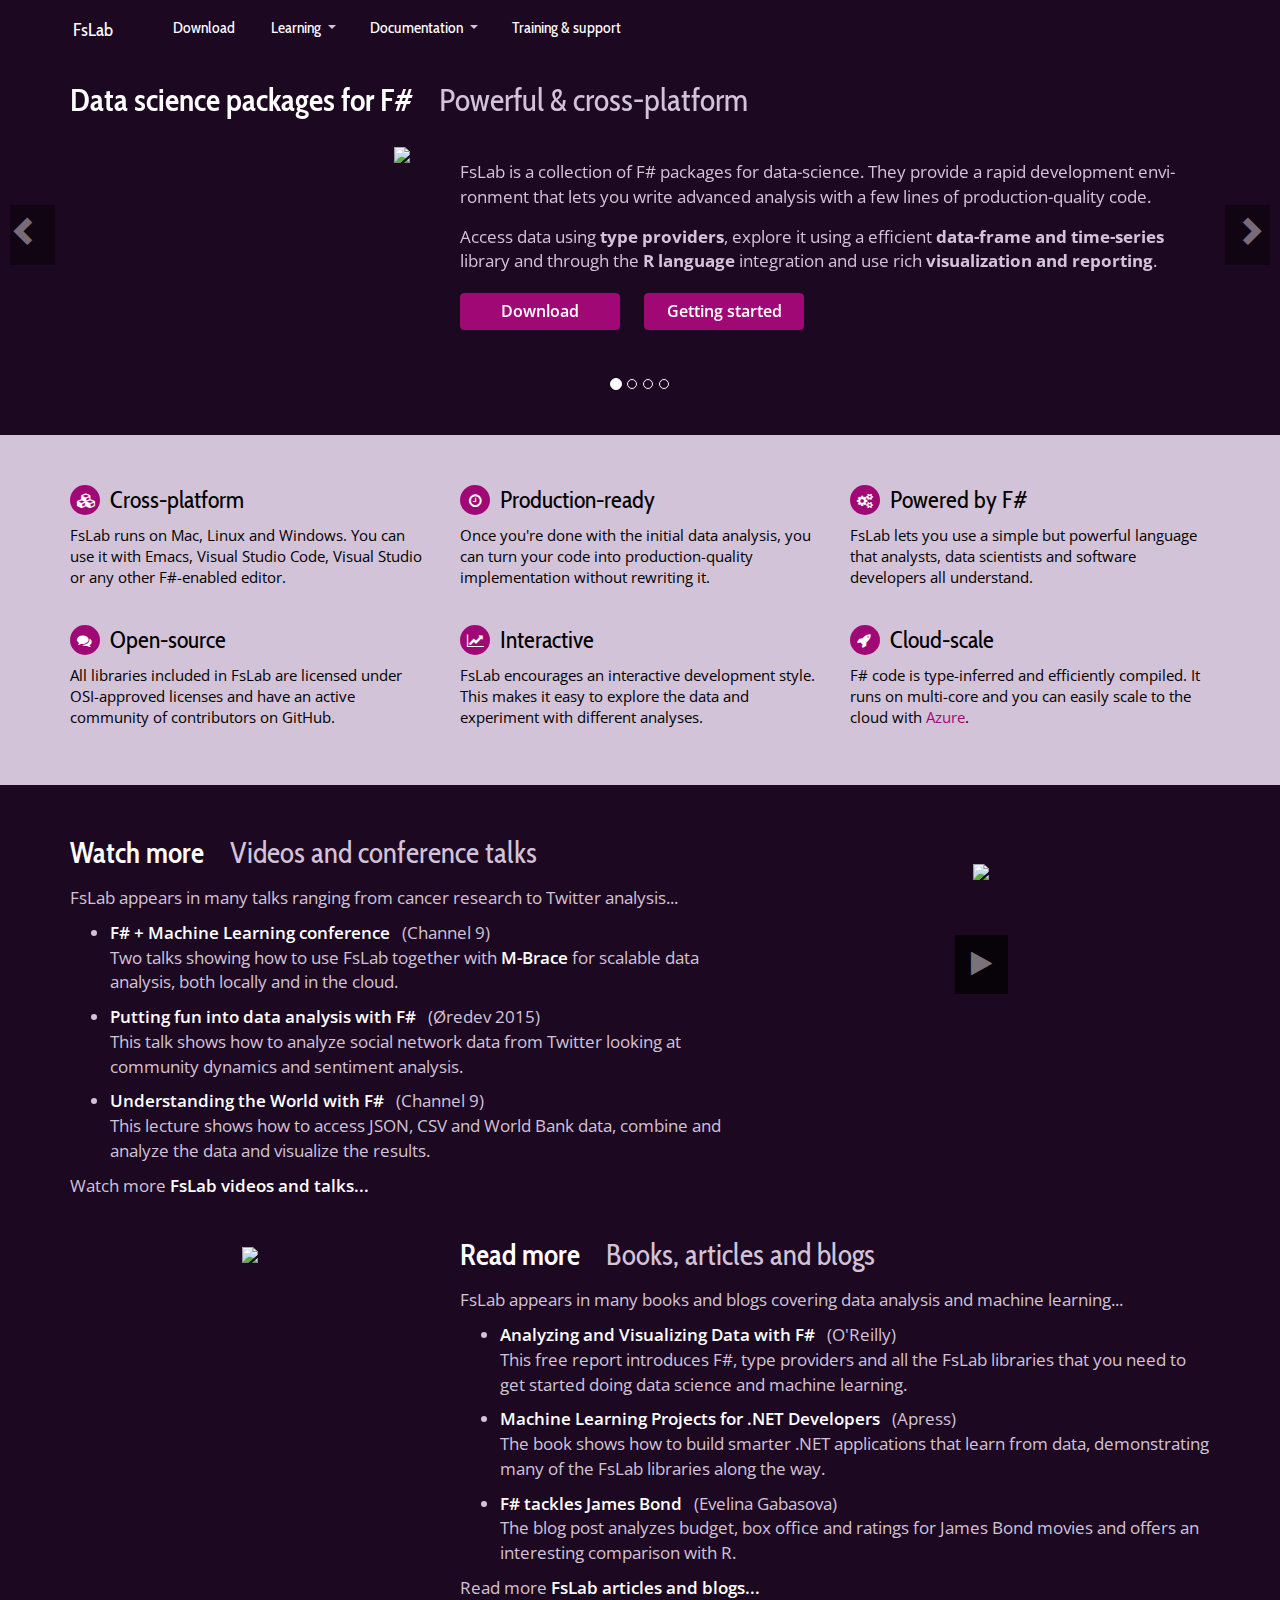
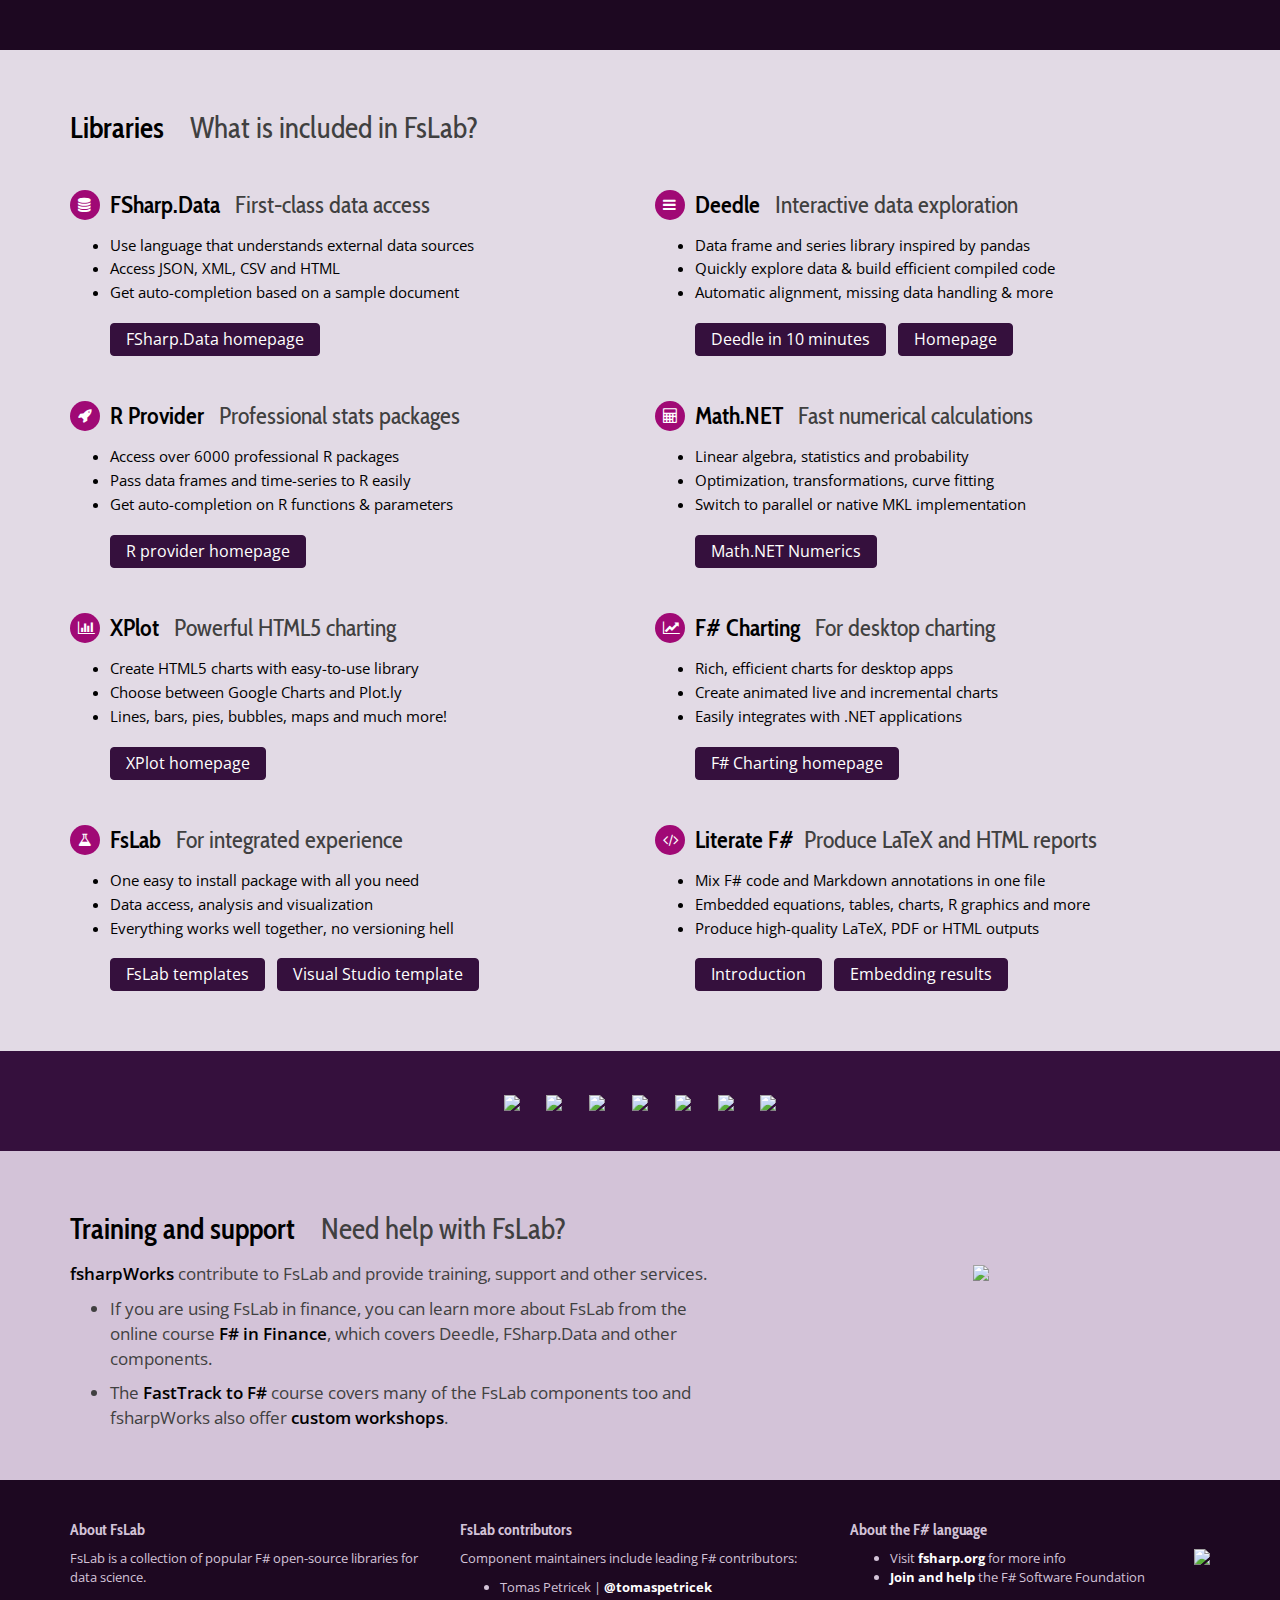
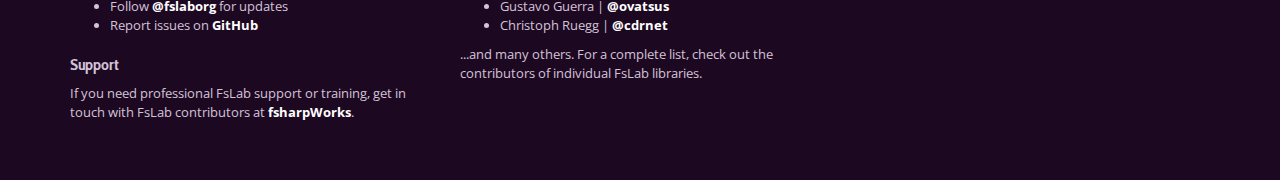
==== commit 7085de43: "Update site (18/07/2018)" ====
--- a/index.html
+++ b/index.html
@@ -1,74 +1,74 @@
-<!DOCTYPE html>
-<html lang="en">
-<head>
-  <meta charset="utf-8">
-  <meta http-equiv="X-UA-Compatible" content="IE=edge">
-  <meta name="viewport" content="width=device-width, initial-scale=1">
-    <title>FsLab - Data science and machine learning with F#</title>
-  <meta name="description" content="N/A" />
-  <meta name="author" content="">
-  <script type='text/javascript' src='//www.google.com/jsapi'></script>
-  <link href="//netdna.bootstrapcdn.com/bootstrap/3.0.0/css/bootstrap.min.css" rel="stylesheet">
-  <link href="//maxcdn.bootstrapcdn.com/font-awesome/4.3.0/css/font-awesome.min.css" rel="stylesheet">
-  <!-- HTML5 shim and Respond.js for IE8 support of HTML5 elements and media queries -->
-  <!--[if lt IE 9]>
-    <script src="https://oss.maxcdn.com/html5shiv/3.7.2/html5shiv.min.js"></script>
-    <script src="https://oss.maxcdn.com/respond/1.4.2/respond.min.js"></script>
-  <![endif]-->
-  <!-- Custom styles for this template -->
-  <link href="/content/style.css" rel="stylesheet">
-  <link href="/styles/deedle.css" rel="stylesheet">
-  <link href="/styles/custom.css" rel="stylesheet">
-                 
-</head>
-<body>
-
-  <!-- **************  Navigation bar  ************** -->
-
-  <nav class="navbar navbar-default navbar-fixed-top">
-    <div class="container">
-      <div class="navbar-header">
-        <button type="button" class="navbar-toggle collapsed" data-toggle="collapse" data-target="#navbar" aria-expanded="false" aria-controls="navbar">
-          <span class="sr-only">Toggle navigation</span>
-          <span class="icon-bar"></span>
-          <span class="icon-bar"></span>
-          <span class="icon-bar"></span>
-        </button>
-        <a class="navbar-brand" href="/">FsLab</a>
-      </div>
-      <div id="navbar" class="navbar-collapse collapse">
-        <ul class="nav navbar-nav">
-          <li class=''><a href="/download">Download</a></li>
-          <li class='dropdown '>
-            <a href="#" class="dropdown-toggle" data-toggle="dropdown" role="button" aria-expanded="false">Learning <span class="caret"></span></a>
-            <ul class="dropdown-menu" role="menu">
-              <li><a href="/getting-started">Getting started tutorial</a></li>
-              <li role="separator" class="divider"></li>
-              <li><a href="/resources#Books-and-reports">Books and reports</a></li>
-              <li><a href="/resources#Videos-and-conference-talks">Videos and conference talks</a></li>
-              <li><a href="/resources#Blog-posts-and-articles">Blog posts and articles</a></li>
-              <li role="separator" class="divider"></li>
-              <li><a href="/report">Free O'Reilly report</a></li>
-              <li><a href="http://www.apress.com/9781430267676" class="external">Machine Learning Projects<br/>for .NET Developers</a></li>
-            </ul>
-          </li>
-          <li class="dropdown">
-            <a href="#" class="dropdown-toggle" data-toggle="dropdown" role="button" aria-expanded="false">Documentation <span class="caret"></span></a>
-            <ul class="dropdown-menu" role="menu">
-              <li><a href="http://fsharp.github.io/FSharp.Data/" class="external">F# Data</a></li>
-              <li><a href="http://bluemountaincapital.github.io/Deedle/" class="external">Deedle</a></li>
-              <li><a href="http://bluemountaincapital.github.io/FSharpRProvider/" class="external">R Type Provider</a></li>
-              <li><a href="http://numerics.mathdotnet.com/" class="external">Math.NET Numerics</a></li>
-              <li><a href="http://fslab.org/XPlot/" class="external">XPlot Visualization</a></li>
-              <li><a href="http://fsharp.github.io/FSharp.Charting/" class="external">F# Charting</a></li>
-            </ul>
-          </li>
-          <li><a href="/#support">Training &amp; support</a></li>
-        </ul>
-      </div>
-    </div>
-  </nav>
-
+<!DOCTYPE html>
+<html lang="en">
+<head>
+  <meta charset="utf-8">
+  <meta http-equiv="X-UA-Compatible" content="IE=edge">
+  <meta name="viewport" content="width=device-width, initial-scale=1">
+    <title>FsLab - Data science and machine learning with F#</title>
+  <meta name="description" content="N/A" />
+  <meta name="author" content="">
+  <script type='text/javascript' src='//www.google.com/jsapi'></script>
+  <link href="//netdna.bootstrapcdn.com/bootstrap/3.0.0/css/bootstrap.min.css" rel="stylesheet">
+  <link href="//maxcdn.bootstrapcdn.com/font-awesome/4.3.0/css/font-awesome.min.css" rel="stylesheet">
+  <!-- HTML5 shim and Respond.js for IE8 support of HTML5 elements and media queries -->
+  <!--[if lt IE 9]>
+    <script src="https://oss.maxcdn.com/html5shiv/3.7.2/html5shiv.min.js"></script>
+    <script src="https://oss.maxcdn.com/respond/1.4.2/respond.min.js"></script>
+  <![endif]-->
+  <!-- Custom styles for this template -->
+  <link href="/content/style.css" rel="stylesheet">
+  <link href="/styles/deedle.css" rel="stylesheet">
+  <link href="/styles/custom.css" rel="stylesheet">
+                 
+</head>
+<body>
+
+  <!-- **************  Navigation bar  ************** -->
+
+  <nav class="navbar navbar-default navbar-fixed-top">
+    <div class="container">
+      <div class="navbar-header">
+        <button type="button" class="navbar-toggle collapsed" data-toggle="collapse" data-target="#navbar" aria-expanded="false" aria-controls="navbar">
+          <span class="sr-only">Toggle navigation</span>
+          <span class="icon-bar"></span>
+          <span class="icon-bar"></span>
+          <span class="icon-bar"></span>
+        </button>
+        <a class="navbar-brand" href="/">FsLab</a>
+      </div>
+      <div id="navbar" class="navbar-collapse collapse">
+        <ul class="nav navbar-nav">
+          <li class=''><a href="/download">Download</a></li>
+          <li class='dropdown '>
+            <a href="#" class="dropdown-toggle" data-toggle="dropdown" role="button" aria-expanded="false">Learning <span class="caret"></span></a>
+            <ul class="dropdown-menu" role="menu">
+              <li><a href="/getting-started">Getting started tutorial</a></li>
+              <li role="separator" class="divider"></li>
+              <li><a href="/resources#Books-and-reports">Books and reports</a></li>
+              <li><a href="/resources#Videos-and-conference-talks">Videos and conference talks</a></li>
+              <li><a href="/resources#Blog-posts-and-articles">Blog posts and articles</a></li>
+              <li role="separator" class="divider"></li>
+              <li><a href="/report">Free O'Reilly report</a></li>
+              <li><a href="http://www.apress.com/9781430267676" class="external">Machine Learning Projects<br/>for .NET Developers</a></li>
+            </ul>
+          </li>
+          <li class="dropdown">
+            <a href="#" class="dropdown-toggle" data-toggle="dropdown" role="button" aria-expanded="false">Documentation <span class="caret"></span></a>
+            <ul class="dropdown-menu" role="menu">
+              <li><a href="http://fsharp.github.io/FSharp.Data/" class="external">FSharp.Data</a></li>
+              <li><a href="http://fslab.org/Deedle/" class="external">Deedle</a></li>
+              <li><a href="http://fslab.org/RProvider/" class="external">R Type Provider</a></li>
+              <li><a href="http://numerics.mathdotnet.com/" class="external">Math.NET Numerics</a></li>
+              <li><a href="http://fslab.org/XPlot/" class="external">XPlot Visualization</a></li>
+              <li><a href="http://fslab.org/FSharp.Charting/" class="external">F# Charting</a></li>
+            </ul>
+          </li>
+          <li><a href="/#support">Training &amp; support</a></li>
+        </ul>
+      </div>
+    </div>
+  </nav>
+
   
 <!-- **************  FsLab banner  ************** -->
 <div class="banner-wrapper">
@@ -84,14 +84,14 @@
     <div class="carousel-inner" role="listbox">
       <div class="item active">
         <div class="container">
-          <h1>Data science tools <em>Professional, powerful &amp; cross-platform</em></h1>
+          <h1>Data science packages for F# <em>Powerful &amp; cross-platform</em></h1>
           <div class="row">
             <div class="col-sm-4 ta-right img-md" style="padding-left:0px;">
               <img src="img/carousel/cc.png" style="height:200px;margin-right:20px" />
             </div><div class="col-sm-8">
               <img src="img/carousel/cc.png" style="height:160px; float:left; margin:0px 10px 20px 0px;" class="img-xs" />
               <p>
-                FsLab is a collection of libraries for data-science. It provides a rapid development
+                FsLab is a collection of F# packages for data-science. They provide a rapid development
                 envi&shy;ronment that lets you write advanced analysis with a few lines of production-quality code.
               </p>
               <p>
@@ -109,12 +109,12 @@
       </div>
       <div class="item">
         <div class="container">
-          <h1>Increased productivity <em>Easy data access with R integration</em></h1>
+          <h1>Use what you know <em>Easy data access with R integration</em></h1>
           <div class="row">
             <div class="col-sm-5">
               <p>
-                Use <strong>F# Data type providers</strong> to access data from WorldBank, CSV files
-                and any other JSON or XML-based web services and cleanup data easily.
+                Use <strong>FSharp.Data type providers</strong> to access data from HTML, CSV files
+                and JSON and XML-based web services and cleanup data easily.
               </p>
               <p>
                 Use the <strong>R type provider</strong> to call any package from the R language
@@ -150,11 +150,11 @@
         <div class="container">
           <div class="row">
             <div class="col-sm-8">
-              <h1 style="margin-top:10px;">Production-ready <em>Create reports and deploy in production</em></h1>
+              <h1 style="margin-top:10px;">Reports and Documents <em>Create reports and deploy in production</em></h1>
               <img src="img/carousel/report.png" style="height:220px;margin-right:20px;float:left;" class="img-xs" />
               <p>
-                Data analysis using FsLab can be easily deployed into a cross-platform production
-                environment using Mono and .NET. It provides an environment comfortable for scientists,
+                Data analysis scripts using FsLab can be deployed into cross-platform production
+                environments. Markdown scripts provides an environment comfortable for scientists,
                 data analysts as well as developers.
               </p>
               <p>
@@ -188,7 +188,7 @@
         <h2><span><i class="fa fa-cubes"></i></span> Cross-platform</h2>
         <p>
           FsLab runs on Mac, Linux and Windows. You can use it with Emacs,
-          Xamarin Studio, MonoDevelop, Visual Studio or other F#-enabled editor.
+          Visual Studio Code, Visual Studio or any other F#-enabled editor.
         </p>
       </div>
       <div class="col-xs-12 col-md-4 col-sm-6">
@@ -223,7 +223,7 @@
         <h2><span><i class="fa fa-rocket"></i></span> Cloud-scale</h2>
         <p>
           F# code is type-inferred and efficiently compiled. It runs on multi-core and you can easily
-          scale to the cloud with <a href="http://www.mbrace.io/">MBrace</a>.
+          scale to the cloud with <a href="https://docs.microsoft.com/dotnet/fsharp/using-fsharp-on-azure/">Azure</a>.
         </p>
       </div>
     </div>
@@ -298,13 +298,13 @@
     </div>
     <div class="row components">
       <div class="col-md-6">
-        <h3><span><i class="fa fa-database"></i></span> F# Data <em>First-class data access</em></h3>
+        <h3><span><i class="fa fa-database"></i></span> FSharp.Data <em>First-class data access</em></h3>
         <ul>
           <li>Use language that understands external data sources</li>
-          <li>Access JSON, XML, CSV, HTML and WorldBank</li>
+          <li>Access JSON, XML, CSV and HTML</li>
           <li>Get auto-completion based on a sample document</li>
         </ul>
-        <a href="http://fsharp.github.io/FSharp.Data/" class="btn fst btn-primary" role="button">F# Data homepage</a>
+        <a href="http://fsharp.github.io/FSharp.Data/" class="btn fst btn-primary" role="button">FSharp.Data homepage</a>
       </div>
       <div class="col-md-6">
         <h3><span><i class="fa fa-bars"></i></span> Deedle <em>Interactive data exploration</em></h3>
@@ -313,8 +313,8 @@
           <li>Quickly explore data &amp; build efficient compiled code</li>
           <li>Automatic alignment, missing data handling &amp; more</li>
         </ul>
-        <a href="http://bluemountaincapital.github.io/Deedle/tutorial.html" class="btn fst btn-primary" role="button">Deedle in 10 minutes</a>
-        <a href="http://bluemountaincapital.github.io/Deedle/" class="btn btn-primary" role="button">Homepage</a>
+        <a href="http://fslab.org/Deedle/tutorial.html" class="btn fst btn-primary" role="button">Deedle in 10 minutes</a>
+        <a href="http://fslab.org/Deedle/" class="btn btn-primary" role="button">Homepage</a>
       </div>
     </div>
     <div class="row components">
@@ -325,7 +325,7 @@
           <li>Pass data frames and time-series to R easily</li>
           <li>Get auto-completion on R functions &amp; parameters</li>
         </ul>
-        <a href="http://bluemountaincapital.github.io/FSharpRProvider" class="btn fst btn-primary" role="button">R provider homepage</a>
+        <a href="http://fslab.org/RProvider" class="btn fst btn-primary" role="button">R provider homepage</a>
       </div>
       <div class="col-md-6">
         <h3><span><i class="fa fa-calculator"></i></span> Math.NET <em>Fast numerical calculations</em></h3>
@@ -375,8 +375,8 @@
           <li>Embedded equations, tables, charts, R graphics and more</li>
           <li>Produce high-quality LaTeX, PDF or HTML outputs</li>
         </ul>
-        <a href="http://tpetricek.github.io/FSharp.Formatting/literate.html" class="btn fst btn-primary" role="button">Introduction</a>
-        <a href="http://tpetricek.github.io/FSharp.Formatting/evaluation.html" class="btn btn-primary" role="button">Embedding results</a>
+        <a href="https://fsprojects.github.io/FSharp.Formatting/literate.html" class="btn fst btn-primary" role="button">Introduction</a>
+        <a href="https://fsprojects.github.io/FSharp.Formatting/evaluation.html" class="btn btn-primary" role="button">Embedding results</a>
       </div>
     </div>
   </div>
@@ -387,11 +387,11 @@
       <div class="col-md-12">
         <a href="http://fsharp.github.io/FSharp.Data/"><img src="/img/logos/fsharpdata.png" /></a>
         <a href="https://fslab.org/XPlot/"><img src="/img/logos/xplot.png" /></a>
-        <a href="http://bluemountaincapital.github.io/Deedle/"><img src="/img/logos/deedle.png" /></a>
-        <a href="http://bluemountaincapital.github.io/FSharpRProvider"><img src="/img/logos/rprovider.png" /></a>
+        <a href="http://fslab.org/Deedle/"><img src="/img/logos/deedle.png" /></a>
+        <a href="http://fslab.org/RProvider"><img src="/img/logos/rprovider.png" /></a>
         <a href="http://numerics.mathdotnet.com"><img src="/img/logos/mathnet.png" /></a>
-        <a href="http://tpetricek.github.io/FSharp.Formatting"><img src="/img/logos/fsformatting.png" /></a>
-        <a href="http://www.fslab.org"><img src="/img/logos/fslab.png" /></a>
+        <a href="https://fsprojects.github.io/FSharp.Formatting"><img src="/img/logos/fsformatting.png" /></a>
+        <a href="http://fslab.org"><img src="/img/logos/fslab.png" /></a>
       </div>
     </div>
   </div>
@@ -406,7 +406,6 @@
           Training and support <em>Need help with FsLab?</em><a name="support">&nbsp;</a>
         </h2>
         <p>
-          Consultancy partners including
           <a href="http://fsharpworks.com/">fsharpWorks</a>
           contribute to FsLab and provide training, support and
           other services.
@@ -415,19 +414,12 @@
           <li>
             If you are using FsLab in finance, you can learn more about FsLab from the
             online course <a href="http://fsharpworks.com/workshops/finance.html">F# in Finance</a>,
-            which covers Deedle, F# Data and other components.
+            which covers Deedle, FSharp.Data and other components.
           </li>
           <li>The <a href="http://fsharpworks.com/workshops/fast-track.html">FastTrack to F#</a>
           course covers many of the FsLab components too and
           fsharpWorks also offer <a href="http://fsharpworks.com/workshops.html">custom workshops</a>.</li>
         </ul>
-        <p>
-          There are a large number of other companies that provide training and
-          consulting services related to F# that will be able to help with FsLab. See the
-          <a href="http://fsharp.org/training/">training page</a> and
-          <a href="http://fsharp.org/consulting/">consulting page</a> on the
-          F# Foundation web site.
-        </p>
       </div>
       <div class="col-md-5 img-holder">
         <a href="http://www.fsharpworks.com">
@@ -438,73 +430,65 @@
   </div>
 </div>
 
-
-
-  <footer>
-    <div class="container">
-      <div class="row">
-        <div class="col-md-4">
-          <h3>About FsLab</h3>
-          <p>
-            FsLab is a collection of popular F# open-source libraries for data science
-            maintained by <a href="http://twitter.com/tomaspetricek">@tomaspetricek</a> &amp; contributors.
-          </p>
-          <ul>
-            <li>Follow <a href="http://twitter.com/fslaborg">@fslaborg</a> for updates</li>
-            <li>Report issues on <a href="http://github.com/tpetricek/FsLab">GitHub</a></li>
-          </ul>
-          <h3>Support</h3>
-          <p>
-            If you need professional FsLab support or training,
-            get in touch with FsLab contributors at
-            <a href="http://fsharpworks.com">fsharpWorks</a>.
-          </p>
-        </div>
-        <div class="col-md-4">
-          <h3>FsLab contributors</h3>
-          <p>Component authors include leading F# contributors:</p>
-          <ul>
-            <li>Tomas Petricek | <a href="http://twitter.com/tomaspetricek">@tomaspetricek</a></li>
-            <li>Gustavo Guerra | <a href="http://twitter.com/ovatsus">@ovatsus</a></li>
-            <li>Christoph Ruegg | <a href="http://twitter.com/cdrnet">@cdrnet</a></li>
-            <li>F# Works | <a href="http://twitter.com/fsharpworks">@fsharpworks</a></li>
-            <li>BlueMountain Capital</li>
-          </ul>
-          <p>...and many others. For a complete list, check out the contributors of individual FsLab libraries.</p>
-        </div>
-        <div class="col-md-4">
-          <h3>About the F# language</h3>
-          <img src="/img/logos/fsharp.png" style="float:right;margin:0px 0px 20px 20px">
-          <p>
-            FsLab is built using the F# language, but
-            it is not affiliated to the F# Software Foundation.
-          </p>
-          <p>We love the foundation and we think you might too!</p>
-          <ul>
-            <li>Visit <a href="http://fsharp.org">F# web site</a> for more info</li>
-            <li><a href="http://foundation.fsharp.org">Join and help</a> the foundation</li>
-          </ul>
-        </div>
-      </div>
-    </div>
-  </footer>
-
-  <script src="/lib/jquery.js"></script>
-  <script src="/lib/bootstrap.min.js"></script>
-  <script src="/lib/tips.js"></script>
-  <script>
-    $('#fslab-banner').carousel({
-      interval: 10000
-    });
-  </script>
-  <script>
-    (function(i,s,o,g,r,a,m){i['GoogleAnalyticsObject']=r;i[r]=i[r]||function(){
-    (i[r].q=i[r].q||[]).push(arguments)},i[r].l=1*new Date();a=s.createElement(o),
-    m=s.getElementsByTagName(o)[0];a.async=1;a.src=g;m.parentNode.insertBefore(a,m)
-    })(window,document,'script','//www.google-analytics.com/analytics.js','ga');
-
-    ga('create', 'UA-45379232-3', 'auto');
-    ga('send', 'pageview');  
-  </script>
-</body>
-</html>
+
+
+  <footer>
+    <div class="container">
+      <div class="row">
+        <div class="col-md-4">
+          <h3>About FsLab</h3>
+          <p>
+            FsLab is a collection of popular F# open-source libraries for data science.
+          </p>
+          <ul>
+            <li>Follow <a href="http://twitter.com/fslaborg">@fslaborg</a> for updates</li>
+            <li>Report issues on <a href="http://github.com/fslaborg/FsLab">GitHub</a></li>
+          </ul>
+          <h3>Support</h3>
+          <p>
+            If you need professional FsLab support or training,
+            get in touch with FsLab contributors at
+            <a href="http://fsharpworks.com">fsharpWorks</a>.
+          </p>
+        </div>
+        <div class="col-md-4">
+          <h3>FsLab contributors</h3>
+          <p>Component maintainers include leading F# contributors:</p>
+          <ul>
+            <li>Tomas Petricek | <a href="http://twitter.com/tomaspetricek">@tomaspetricek</a></li>
+            <li>Gustavo Guerra | <a href="http://twitter.com/ovatsus">@ovatsus</a></li>
+            <li>Christoph Ruegg | <a href="http://twitter.com/cdrnet">@cdrnet</a></li>
+          </ul>
+          <p>...and many others. For a complete list, check out the contributors of individual FsLab libraries.</p>
+        </div>
+        <div class="col-md-4">
+          <h3>About the F# language</h3>
+          <img src="/img/logos/fsharp.png" style="float:right;margin:0px 0px 20px 20px">
+          <ul>
+            <li>Visit <a href="http://fsharp.org">fsharp.org</a> for more info</li>
+            <li><a href="http://foundation.fsharp.org">Join and help</a> the F# Software Foundation</li>
+          </ul>
+        </div>
+      </div>
+    </div>
+  </footer>
+
+  <script src="/lib/jquery.js"></script>
+  <script src="/lib/bootstrap.min.js"></script>
+  <script src="/lib/tips.js"></script>
+  <script>
+    $('#fslab-banner').carousel({
+      interval: 10000
+    });
+  </script>
+  <script>
+    (function(i,s,o,g,r,a,m){i['GoogleAnalyticsObject']=r;i[r]=i[r]||function(){
+    (i[r].q=i[r].q||[]).push(arguments)},i[r].l=1*new Date();a=s.createElement(o),
+    m=s.getElementsByTagName(o)[0];a.async=1;a.src=g;m.parentNode.insertBefore(a,m)
+    })(window,document,'script','//www.google-analytics.com/analytics.js','ga');
+
+    ga('create', 'UA-45379232-3', 'auto');
+    ga('send', 'pageview');  
+  </script>
+</body>
+</html>
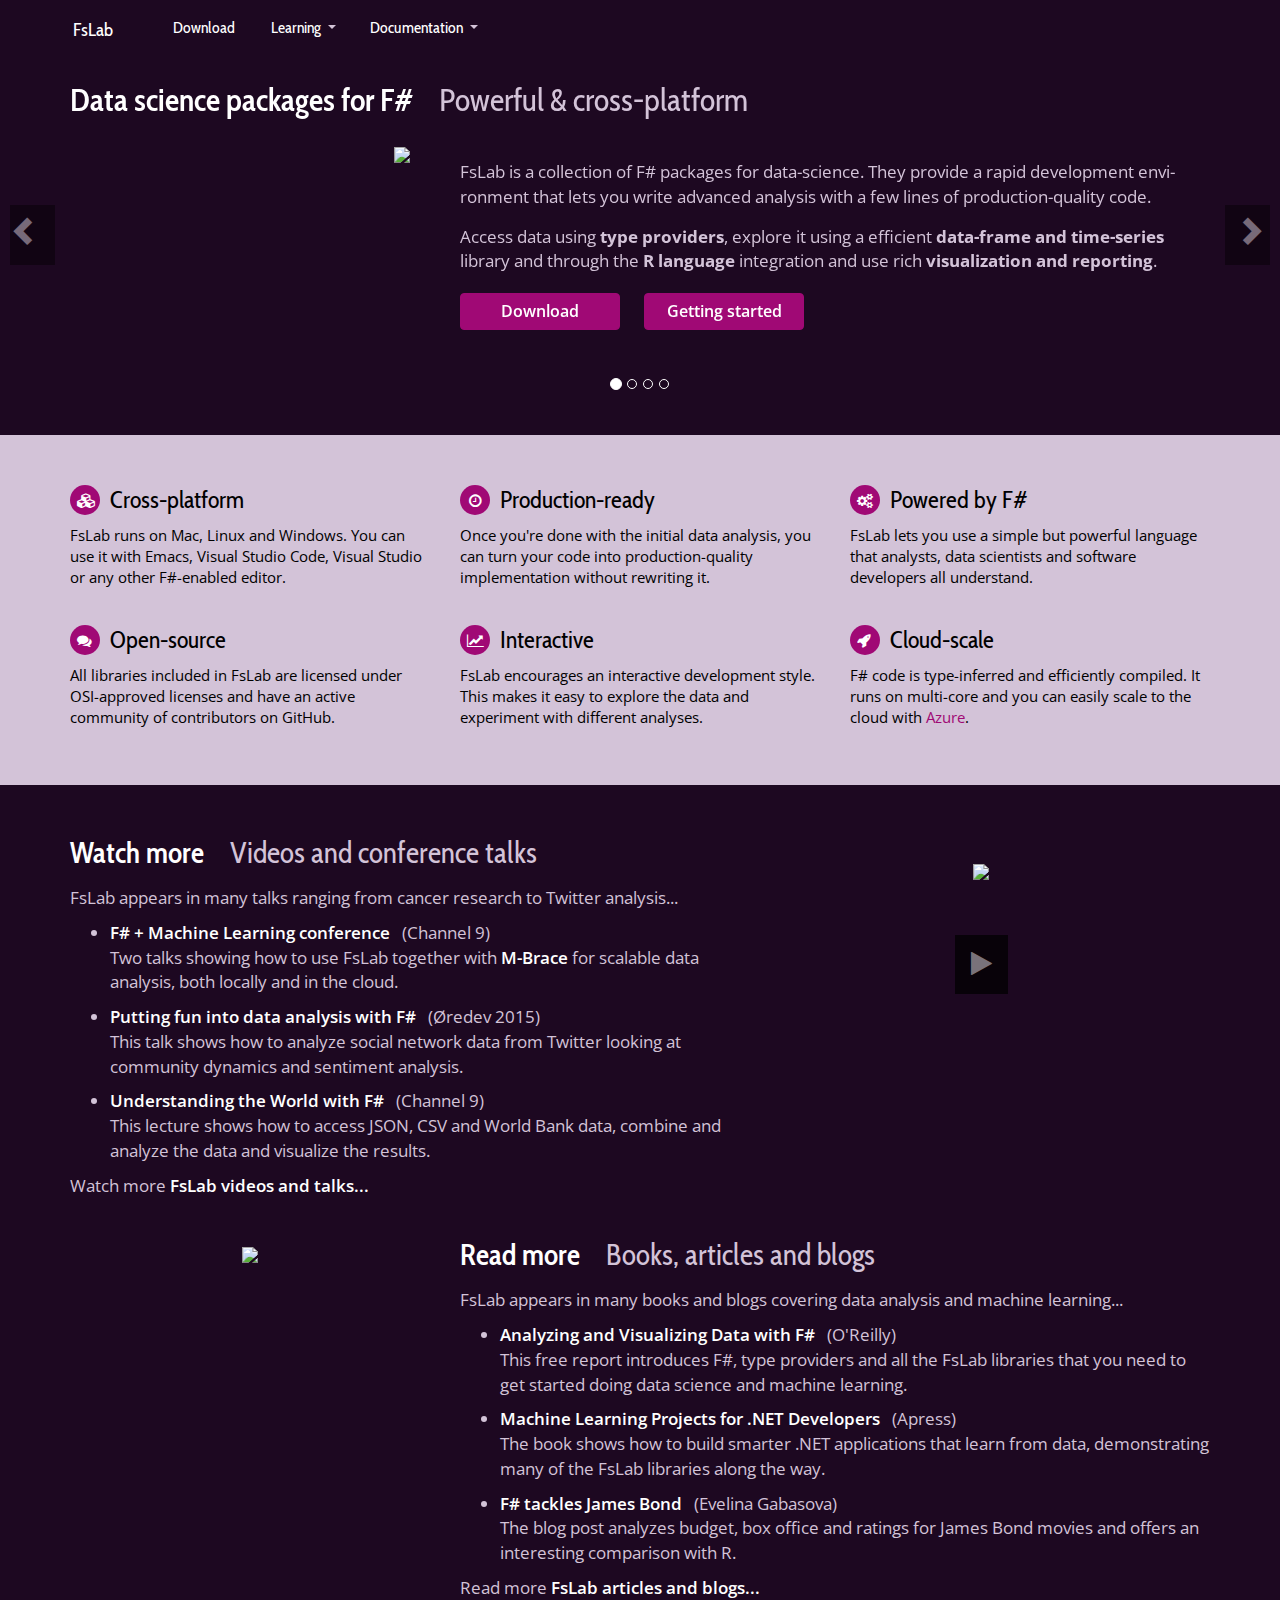
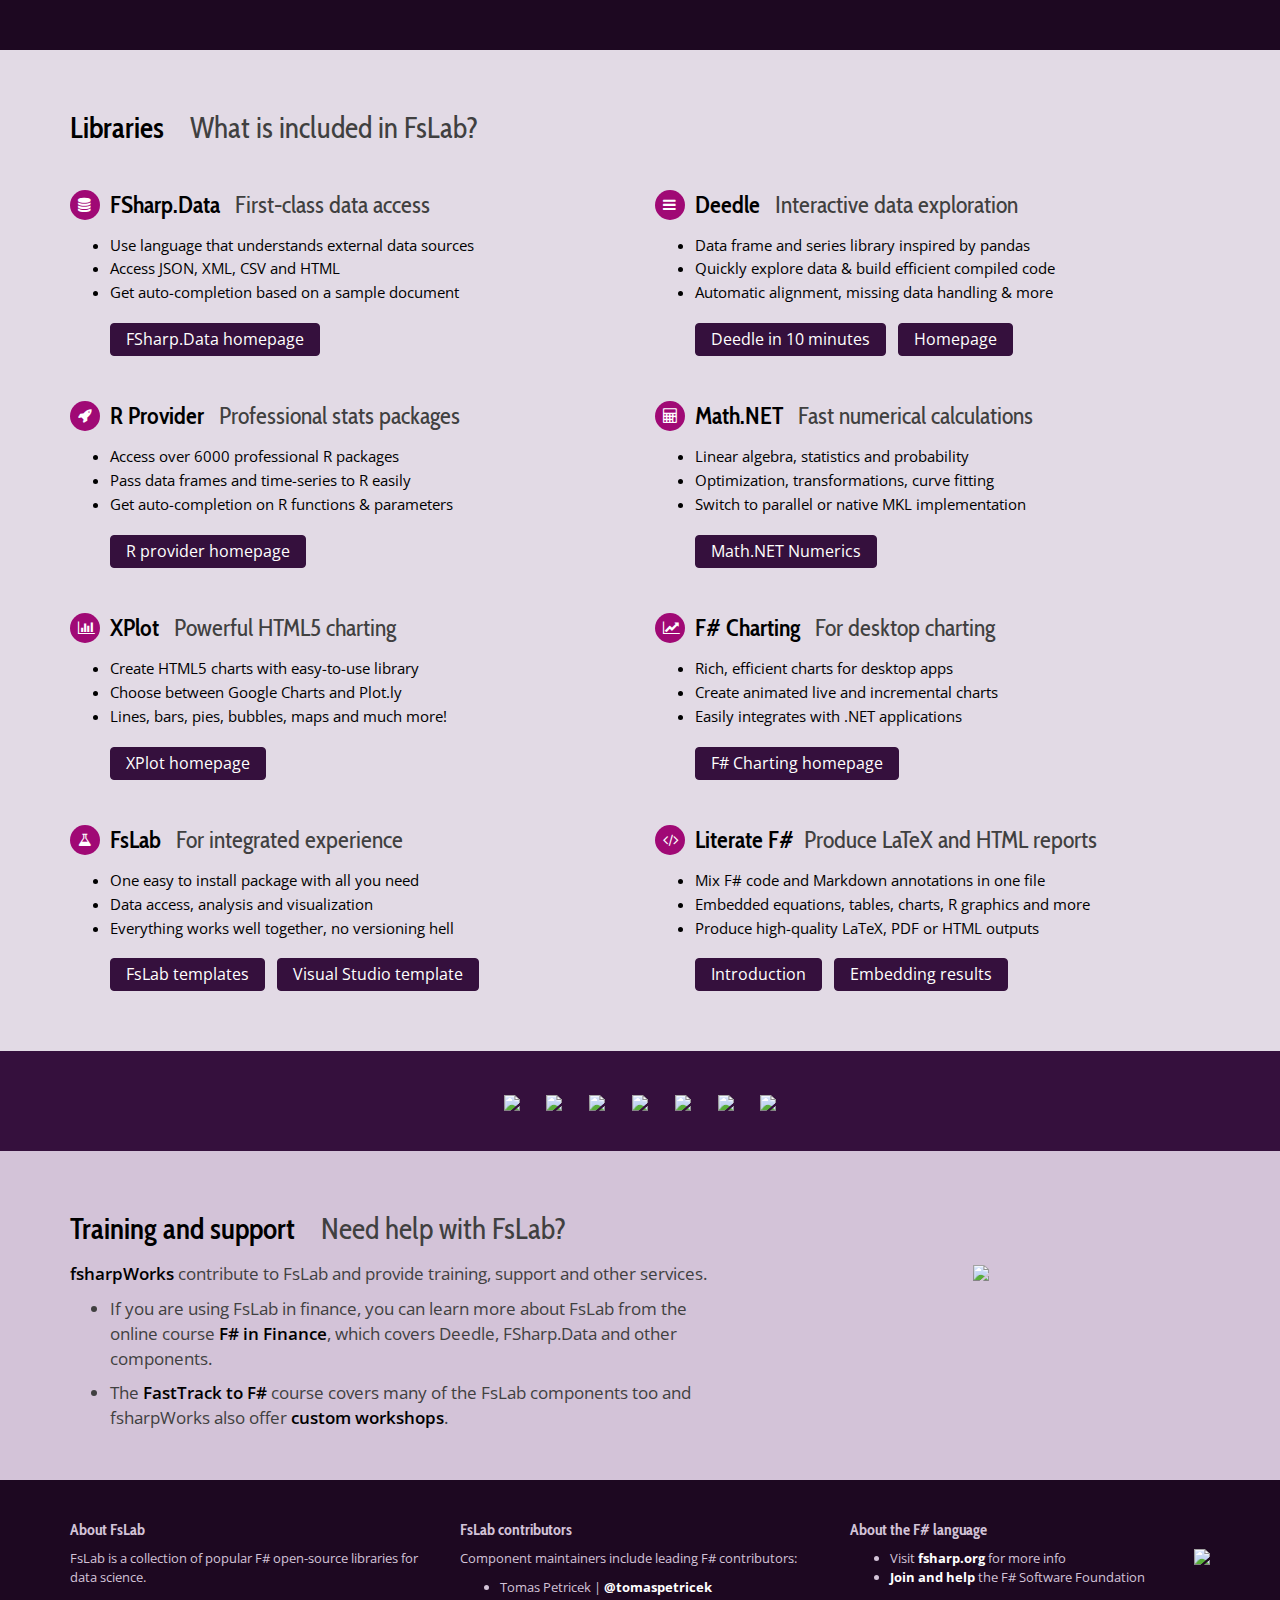
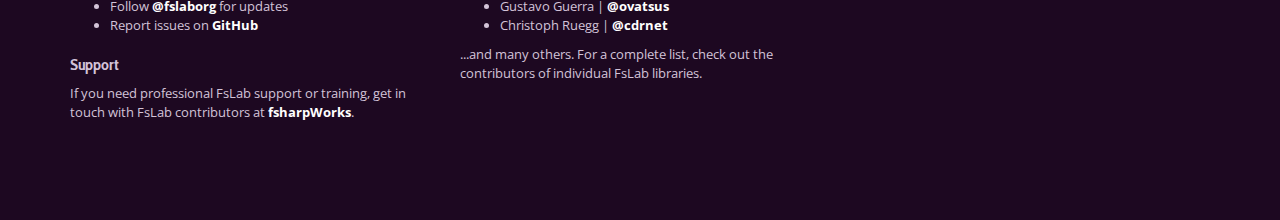
==== commit 2198335f: "Update site (18/07/2018)" ====
--- a/index.html
+++ b/index.html
@@ -5,7 +5,7 @@
   <meta http-equiv="X-UA-Compatible" content="IE=edge">
   <meta name="viewport" content="width=device-width, initial-scale=1">
     <title>FsLab - Data science and machine learning with F#</title>
-  <meta name="description" content="N/A" />
+  <meta name="description" content="F# packages for data science" />
   <meta name="author" content="">
   <script type='text/javascript' src='//www.google.com/jsapi'></script>
   <link href="//netdna.bootstrapcdn.com/bootstrap/3.0.0/css/bootstrap.min.css" rel="stylesheet">
@@ -48,7 +48,7 @@
               <li><a href="/resources#Videos-and-conference-talks">Videos and conference talks</a></li>
               <li><a href="/resources#Blog-posts-and-articles">Blog posts and articles</a></li>
               <li role="separator" class="divider"></li>
-              <li><a href="/report">Free O'Reilly report</a></li>
+              <li><a href="/report">O'Reilly report</a></li>
               <li><a href="http://www.apress.com/9781430267676" class="external">Machine Learning Projects<br/>for .NET Developers</a></li>
             </ul>
           </li>
@@ -63,7 +63,6 @@
               <li><a href="http://fslab.org/FSharp.Charting/" class="external">F# Charting</a></li>
             </ul>
           </li>
-          <li><a href="/#support">Training &amp; support</a></li>
         </ul>
       </div>
     </div>
@@ -179,7 +178,6 @@
     </a>
   </div>
 </div>
-
 <!-- **************  Other important FsLab buzzwords  ************** -->
 <div class="buzzword-wrapper">
   <div class="container">
@@ -229,7 +227,6 @@
     </div>
   </div>
 </div>
-
 <!-- **************  FsLab videos  ************** -->
 <div class="vids-wrapper">
   <div class="container">
@@ -287,7 +284,6 @@
     </div>    
   </div>
 </div>
-
 <!-- **************  FsLab components  ************** -->
 <div class="compo-wrapper">
   <div class="container">
@@ -396,7 +392,6 @@
     </div>
   </div>
 </div>
-
 <!-- **************  FsLab support  ************** -->
 <div class="support-wrapper">
   <div class="container">
--- a/content/style.css
+++ b/content/style.css
@@ -0,0 +1,226 @@
+@import url(https://fonts.googleapis.com/css?family=Droid+Sans|Droid+Sans+Mono|Open+Sans:400,600,700);
+
+/*--------------------------------------------------------------------------
+  Formatting for F# code snippets
+/*--------------------------------------------------------------------------*/
+
+/* strings --- and stlyes for other string related formats */
+span.s { color:#E0E268; }
+/* printf formatters */
+span.pf { color:#E0C57F; }
+/* escaped chars */
+span.e { color:#EA8675; }
+
+/* identifiers --- and styles for more specific identifier types */
+span.i { color:#d1d1d1; }
+/* type or module */
+span.t { color:#43AEC6; }
+/* function */
+span.f { color:#e1e1e1; }
+/* DU case or active pattern */
+span.p { color:#4ec9b0; }
+
+/* keywords */
+span.k { color:#FAB11D; }
+/* comment */
+span.c { color:#808080; }
+/* operators */
+span.o { color:#af75c1; }
+/* numbers */
+span.n { color:#96C71D; }
+/* line number */
+span.l { color:#80b0b0; }
+/* mutable var or ref cell */
+span.v { color:#d1d1d1; font-weight: bold; }
+/* inactive code */
+span.inactive { color:#808080; }
+/* preprocessor */
+span.prep { color:#af75c1; }
+/* fsi output */
+span.fsi { color:#808080; }
+
+/* omitted */
+span.omitted {
+	background:#3c4e52;
+  border-radius:5px;
+	color:#808080;
+	padding:0px 0px 1px 0px;
+}
+/* tool tip */
+div.tip {
+	background:#475b5f;
+  border-radius:4px;
+  font:11pt 'Droid Sans', arial, sans-serif;
+	padding:6px 8px 6px 8px;
+	display:none;
+  color:#d1d1d1;
+  pointer-events:none;
+}
+table.pre pre {
+  padding:0px;
+  margin:0px;
+  border:none;
+}
+table.pre, pre.fssnip, pre {
+  line-height:13pt;
+  border:1px solid #d8d8d8;
+  border-collapse:separate;
+  white-space:pre;
+  font: 9pt 'Droid Sans Mono',consolas,monospace;
+  width:90%;
+  margin:10px 20px 20px 20px;
+  background-color:#212d30;
+  padding:10px;
+  border-radius:5px;
+  color:#d1d1d1;
+  max-width: none;
+}
+pre.fssnip code {
+  font: 9pt 'Droid Sans Mono',consolas,monospace;
+}
+table.pre pre {
+  padding:0px;
+  margin:0px;
+  border-radius:0px;
+  width: 100%;
+}
+table.pre td {
+  padding:0px;
+  white-space:normal;
+  margin:0px;
+}
+table.pre td.lines {
+  width:30px;
+}
+
+/*--------------------------------------------------------------------------
+  Formatting for page & standard document content
+/*--------------------------------------------------------------------------*/
+
+body {
+  font-family: 'Open Sans', serif;
+  padding-top: 0px;
+  padding-bottom: 40px;
+}
+
+pre {
+    word-wrap: inherit;
+}
+
+/* Format the heading - nicer spacing etc. */
+.masthead {
+  overflow: hidden;
+}
+.masthead .muted a {
+  text-decoration:none;
+  color:#999999;
+}
+.masthead ul, .masthead li {
+  margin-bottom:0px;
+}
+.masthead .nav li {
+  margin-top: 15px;
+  font-size:110%;
+}
+.masthead h3 {
+  margin-bottom:5px;
+  font-size:170%;
+}
+hr {
+  margin:0px 0px 20px 0px;
+}
+
+/* Make table headings and td.title bold */
+td.title, thead {
+  font-weight:bold;
+}
+
+/* Format the right-side menu */
+#menu {
+  margin-top:50px;
+  font-size:11pt;
+  padding-left:20px;
+}
+
+#menu .nav-header {
+  font-size:12pt;
+  color:#606060;
+  margin-top:20px;
+}
+
+#menu li {
+  line-height:25px;
+}
+
+/* Change font sizes for headings etc. */
+#main h1 { font-size: 26pt; margin:10px 0px 15px 0px; font-weight:400; }
+#main h2 { font-size: 20pt; margin:20px 0px 0px 0px; font-weight:400; }
+#main h3 { font-size: 14pt; margin:15px 0px 0px 0px; font-weight:600; }
+#main p  { font-size: 11pt; margin:5px 0px 15px 0px; }
+#main ul { font-size: 11pt; margin-top:10px; }
+#main li { font-size: 11pt; margin: 5px 0px 5px 0px; }
+#main strong { font-weight:700; }
+
+/*--------------------------------------------------------------------------
+  Formatting for API reference
+/*--------------------------------------------------------------------------*/
+
+.type-list .type-name, .module-list .module-name {
+  width:25%;
+  font-weight:bold;
+}
+.member-list .member-name {
+  width:35%;
+}
+#main .xmldoc h2 {
+  font-size:14pt;
+  margin:10px 0px 0px 0px;
+}
+#main .xmldoc h3 {
+  font-size:12pt;
+  margin:10px 0px 0px 0px;
+}
+.github-link {
+  float:right;
+  text-decoration:none;
+}
+.github-link img {
+  border-style:none;
+  margin-left:10px;
+}
+.github-link .hover { display:none; }
+.github-link:hover .hover { display:block; }
+.github-link .normal { display: block; }
+.github-link:hover .normal { display: none; }
+
+/*--------------------------------------------------------------------------
+  Links
+/*--------------------------------------------------------------------------*/
+
+h1 a, h1 a:hover, h1 a:focus,
+h2 a, h2 a:hover, h2 a:focus,
+h3 a, h3 a:hover, h3 a:focus,
+h4 a, h4 a:hover, h4 a:focus,
+h5 a, h5 a:hover, h5 a:focus,
+h6 a, h6 a:hover, h6 a:focus { color : inherit; text-decoration : inherit; outline:none }
+
+/*--------------------------------------------------------------------------
+  Additional formatting for the homepage
+/*--------------------------------------------------------------------------*/
+
+#nuget {
+  margin-top:20px;
+  font-size: 11pt;
+  padding:20px;
+}
+
+#nuget pre {
+  font-size:11pt;
+  -moz-border-radius: 0px;
+  -webkit-border-radius: 0px;
+  border-radius: 0px;
+  background: #404040;
+  border-style:none;
+  color: #e0e0e0;
+  margin-top:15px;
+}
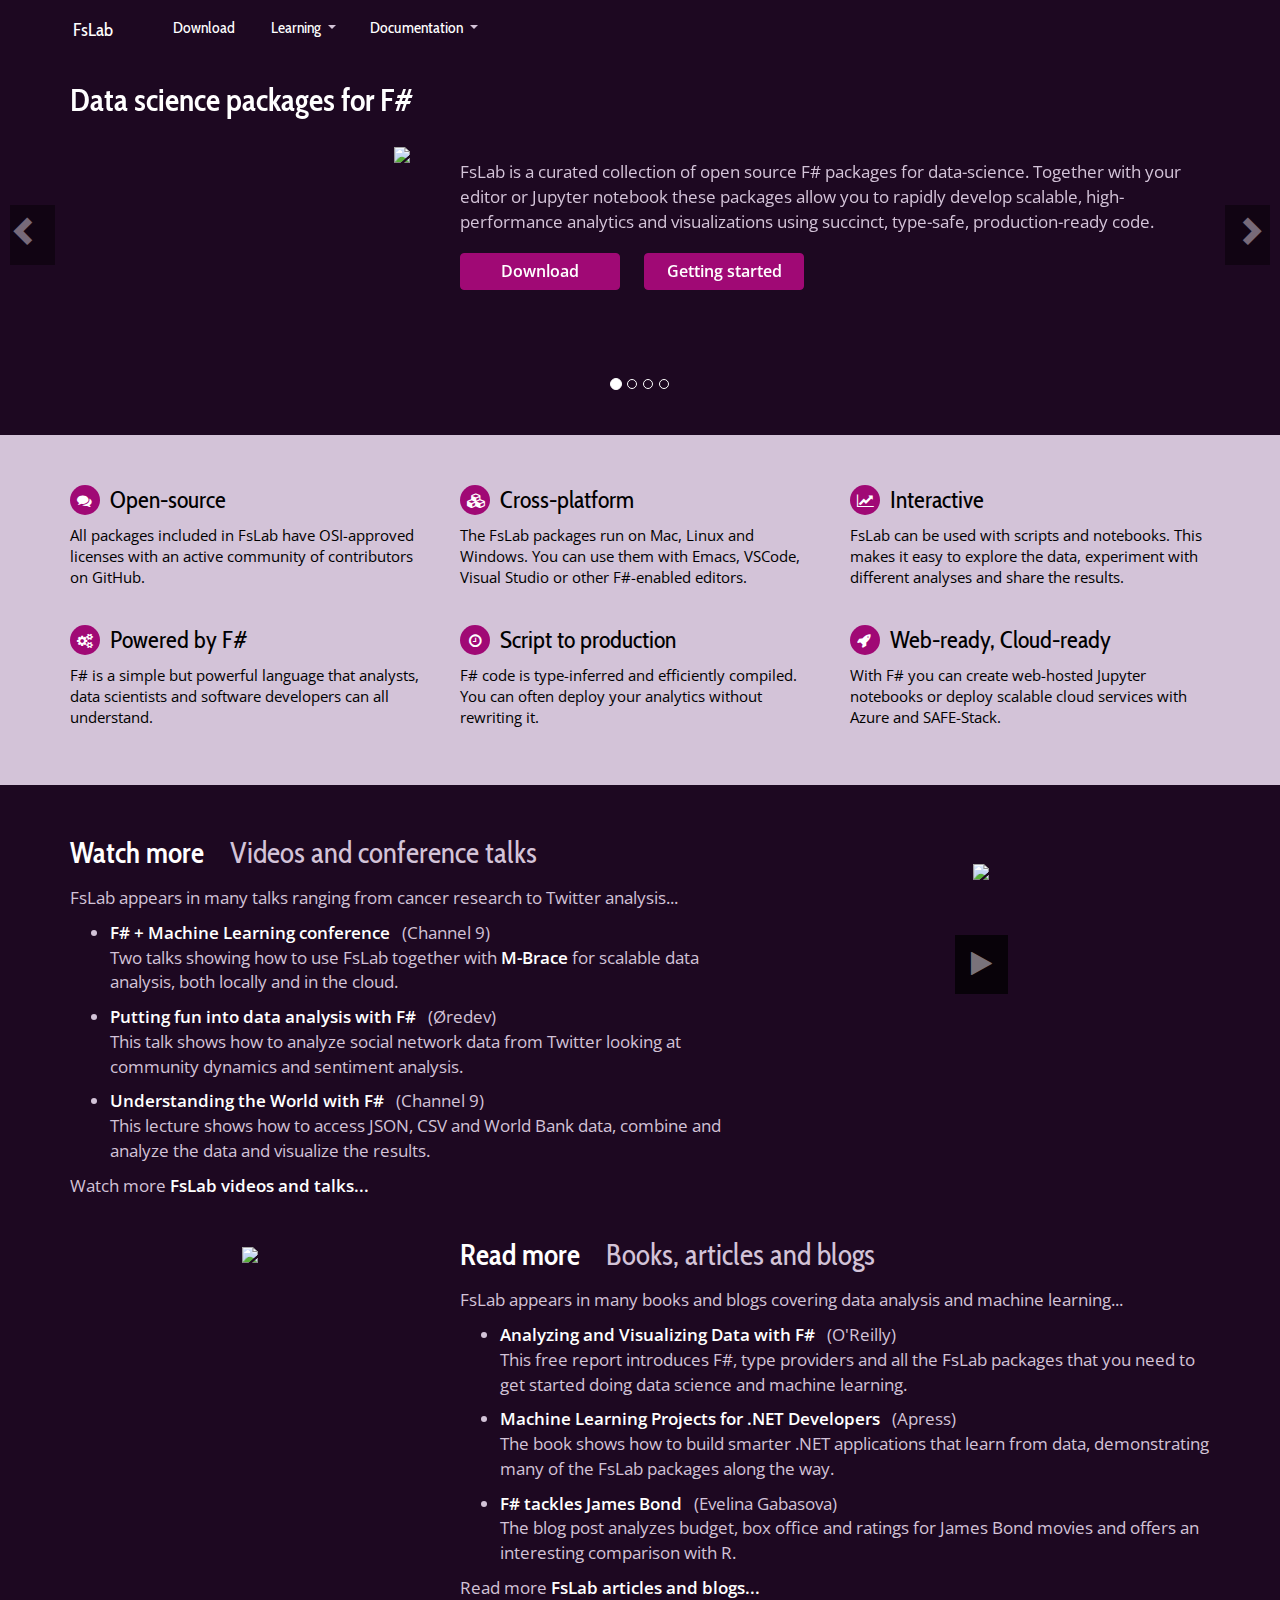
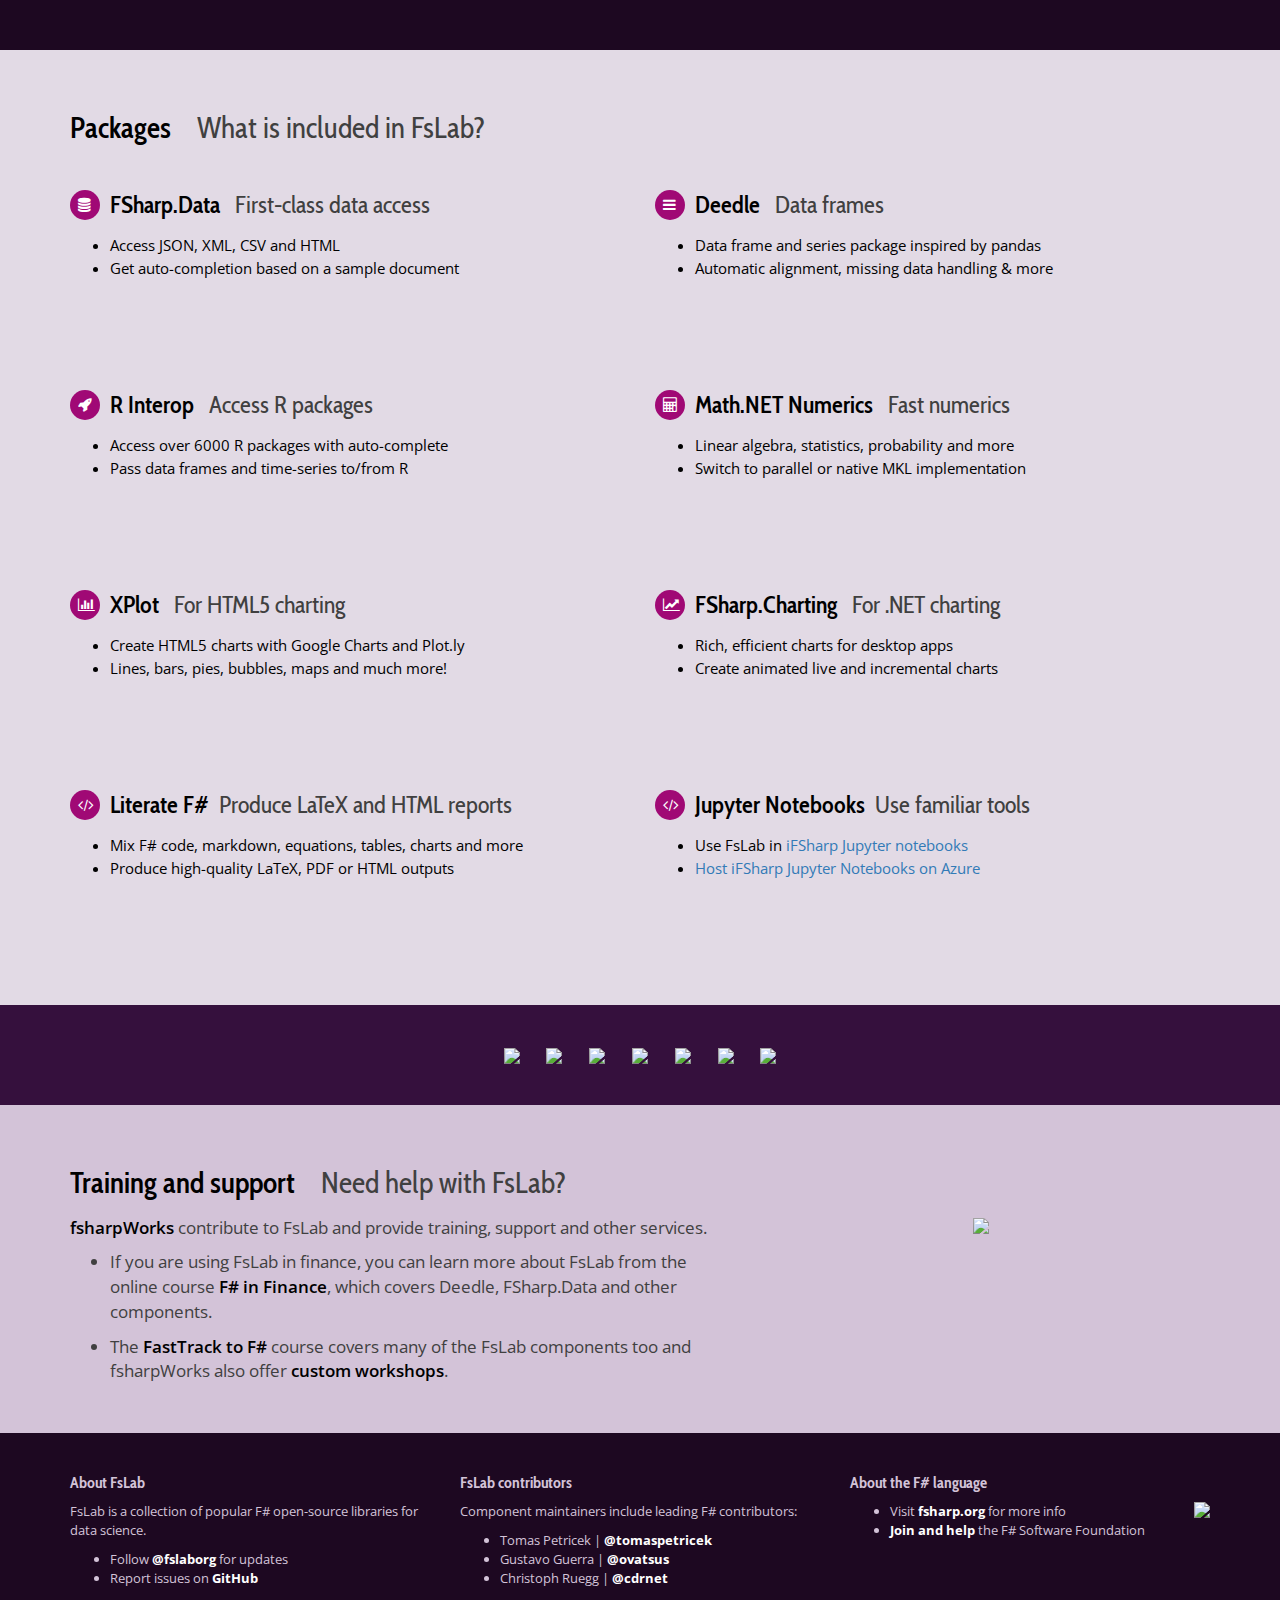
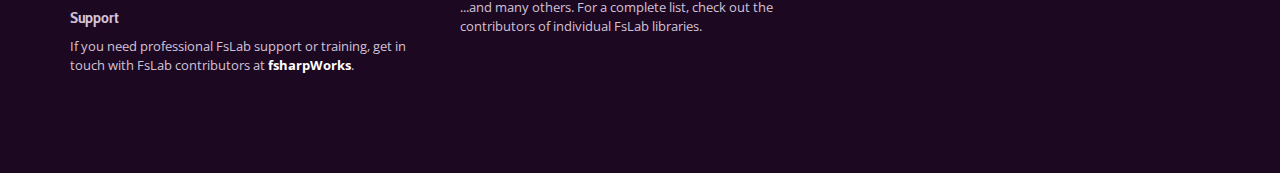
==== commit 3340336a: "Update site (20/07/2018)" ====
--- a/index.html
+++ b/index.html
@@ -55,12 +55,12 @@
           <li class="dropdown">
             <a href="#" class="dropdown-toggle" data-toggle="dropdown" role="button" aria-expanded="false">Documentation <span class="caret"></span></a>
             <ul class="dropdown-menu" role="menu">
-              <li><a href="http://fsharp.github.io/FSharp.Data/" class="external">FSharp.Data</a></li>
-              <li><a href="http://fslab.org/Deedle/" class="external">Deedle</a></li>
-              <li><a href="http://fslab.org/RProvider/" class="external">R Type Provider</a></li>
-              <li><a href="http://numerics.mathdotnet.com/" class="external">Math.NET Numerics</a></li>
-              <li><a href="http://fslab.org/XPlot/" class="external">XPlot Visualization</a></li>
-              <li><a href="http://fslab.org/FSharp.Charting/" class="external">F# Charting</a></li>
+              <li><a href="https://fsharp.github.io/FSharp.Data/" class="external">FSharp.Data</a></li>
+              <li><a href="https://fslab.org/Deedle/" class="external">Deedle</a></li>
+              <li><a href="https://fslab.org/RProvider/" class="external">R Type Provider</a></li>
+              <li><a href="https://numerics.mathdotnet.com/" class="external">Math.NET Numerics</a></li>
+              <li><a href="https://fslab.org/XPlot/" class="external">XPlot</a></li>
+              <li><a href="https://fslab.org/FSharp.Charting/" class="external">FSharp.Charting</a></li>
             </ul>
           </li>
         </ul>
@@ -83,20 +83,16 @@
     <div class="carousel-inner" role="listbox">
       <div class="item active">
         <div class="container">
-          <h1>Data science packages for F# <em>Powerful &amp; cross-platform</em></h1>
+          <h1>Data science packages for F#</h1>
           <div class="row">
             <div class="col-sm-4 ta-right img-md" style="padding-left:0px;">
               <img src="img/carousel/cc.png" style="height:200px;margin-right:20px" />
             </div><div class="col-sm-8">
               <img src="img/carousel/cc.png" style="height:160px; float:left; margin:0px 10px 20px 0px;" class="img-xs" />
               <p>
-                FsLab is a collection of F# packages for data-science. They provide a rapid development
-                envi&shy;ronment that lets you write advanced analysis with a few lines of production-quality code.
-              </p>
-              <p>
-                Access data using <strong>type providers</strong>, explore it using a efficient
-                <strong>data-frame and time-series</strong> library and through the <strong>R language</strong>
-                integration and use rich <strong>visualization and reporting</strong>.
+                FsLab is a curated collection of open source F# packages for data-science. Together with your editor or Jupyter notebook
+                these packages allow you to rapidly develop scalable, high-performance analytics and visualizations
+                using succinct, type-safe, production-ready code.
               </p>
               <p class="ta-ml">
                 <a href="/download" class="btn btn-primary" role="button">Download</a>
@@ -108,16 +104,16 @@
       </div>
       <div class="item">
         <div class="container">
-          <h1>Use what you know <em>Easy data access with R integration</em></h1>
+          <h1>Hassle-free data access</h1>
           <div class="row">
             <div class="col-sm-5">
               <p>
-                Use <strong>FSharp.Data type providers</strong> to access data from HTML, CSV files
-                and JSON and XML-based web services and cleanup data easily.
-              </p>
-              <p>
-                Use the <strong>R type provider</strong> to call any package from the R language
-                with full editor support and automatic data conversions.
+                FsLab includes <strong>FSharp.Data</strong> to smoothly access data from HTML, CSV files,
+                JSON web requests and XML-based web services.
+              </p>
+              <p>
+                The <strong>Deedle package</strong> can be used to clean and shape your data-frame
+                and time-series data.
               </p>
             </div><div class="col-sm-7 ta-left-center">
               <img src="img/carousel/wb-rprovider.png" style="margin-top:15px" />
@@ -127,17 +123,18 @@
       </div>
       <div class="item">
         <div class="container">
-          <h1>Hassle-free data access <em>Using type providers</em></h1>
+          <h1>Integrate with thousands of packages</h1>
           <div class="row">
             <div class="col-sm-5">
               <p>
-                You'll never need to look up column names or country codes again! <strong>Type providers
-                </strong> make data access easy by integrating external data sources directly into
-                your programming environment.
-              </p>
-              <p>
-                The <strong>Deedle library</strong> gives you all you need to cleanup your data-frame
-                and time-series data.
+                Use the <strong>R type provider</strong> to call any R statistical package directly from F#
+                with full editor support and automatic data conversions.
+              </p>
+              <p>
+                The <strong>Math.NET Numerics</strong> package is a high-performance foundation for maths and statistics.
+              </p>
+              <p>
+                Thousands more packages are available on <em>nuget.org</em>.
               </p>
             </div><div class="col-sm-7 ta-left-center">
               <img src="img/carousel/csv.png" style="margin-top:15px" />
@@ -149,16 +146,16 @@
         <div class="container">
           <div class="row">
             <div class="col-sm-8">
-              <h1 style="margin-top:10px;">Reports and Documents <em>Create reports and deploy in production</em></h1>
+              <h1 style="margin-top:10px;">Production-Ready</h1>
               <img src="img/carousel/report.png" style="height:220px;margin-right:20px;float:left;" class="img-xs" />
               <p>
-                Data analysis scripts using FsLab can be deployed into cross-platform production
-                environments. Markdown scripts provides an environment comfortable for scientists,
-                data analysts as well as developers.
-              </p>
-              <p>
-                When you're done with your analysis, you can produce print-ready reports with embedded
-                charts, code snippets and mathematics using HTML, LaTeX or PDF.
+                Data analysis scripts using FsLab can be compiled and deployed into cross-platform web and cloud-hosted production
+                environments, including <a href="https://notebooks.azure.com/">Jupyter notebooks</a> and <a href="https://safe-stack.github.io/">SAFE-Stack</a> cloud services.
+              </p>
+              <p>
+                Markdown scripts and notebooks provide environments comfortable for scientists,
+                data analysts and developers, producing print-ready reports with embedded
+                charts, code snippets and mathematics using HTML or PDF.
               </p>
             </div><div class="col-sm-4 ta-left-center img-md">
               <img src="img/carousel/report.png" style="height:260px;margin-top:20px;" />
@@ -183,45 +180,44 @@
   <div class="container">
     <div class="row">
       <div class="col-xs-12 col-md-4 col-sm-6">
+        <h2><span><i class="fa fa-comments"></i></span> Open-source</h2>
+        <p>
+          All packages included in FsLab have OSI-approved licenses with an active community of contributors on GitHub.
+        </p>
+      </div>
+      <div class="col-xs-12 col-md-4 col-sm-6">
         <h2><span><i class="fa fa-cubes"></i></span> Cross-platform</h2>
         <p>
-          FsLab runs on Mac, Linux and Windows. You can use it with Emacs,
-          Visual Studio Code, Visual Studio or any other F#-enabled editor.
-        </p>
-      </div>
-      <div class="col-xs-12 col-md-4 col-sm-6">
-        <h2><span><i class="fa fa-clock-o" style="left:9px"></i></span> Production-ready</h2>
-        <p>
-          Once you're done with the initial data analysis, you can turn your code
-          into production-quality implementation without rewriting it.
+          The FsLab packages run on Mac, Linux and Windows. You can use them with Emacs,
+          VSCode, Visual Studio or other F#-enabled editors.
+        </p>
+      </div>
+      <div class="col-xs-12 col-md-4 col-sm-6">
+        <h2><span><i class="fa fa-line-chart"></i></span> Interactive</h2>
+        <p>
+          FsLab can be used with scripts and notebooks. This makes it easy to explore the data,
+          experiment with different analyses and share the results.
         </p>
       </div>
       <div class="col-xs-12 col-md-4 col-sm-6">
         <h2><span><i class="fa fa-cogs"></i></span> Powered by F#</h2>
         <p>
-          FsLab lets you use a simple but powerful language that
-          analysts, data scientists and software developers all understand.
-        </p>
-      </div>
-      <div class="col-xs-12 col-md-4 col-sm-6">
-        <h2><span><i class="fa fa-comments"></i></span> Open-source</h2>
-        <p>
-          All libraries included in FsLab are licensed under OSI-approved licenses
-          and have an active community of contributors on GitHub.
-        </p>
-      </div>
-      <div class="col-xs-12 col-md-4 col-sm-6">
-        <h2><span><i class="fa fa-line-chart"></i></span> Interactive</h2>
-        <p>
-          FsLab encourages an interactive development style. This makes it easy to explore the data
-          and experiment with different analyses.
-        </p>
-      </div>
-      <div class="col-xs-12 col-md-4 col-sm-6">
-        <h2><span><i class="fa fa-rocket"></i></span> Cloud-scale</h2>
-        <p>
-          F# code is type-inferred and efficiently compiled. It runs on multi-core and you can easily
-          scale to the cloud with <a href="https://docs.microsoft.com/dotnet/fsharp/using-fsharp-on-azure/">Azure</a>.
+          F# is a simple but powerful language that
+          analysts, data scientists and software developers can all understand.
+        </p>
+      </div>
+      <div class="col-xs-12 col-md-4 col-sm-6">
+        <h2><span><i class="fa fa-clock-o" style="left:9px"></i></span> Script to production</h2>
+        <p>
+          F# code is type-inferred and efficiently compiled. You can often deploy your
+          analytics without rewriting it.
+        </p>
+      </div>
+      <div class="col-xs-12 col-md-4 col-sm-6">
+        <h2><span><i class="fa fa-rocket"></i></span> Web-ready, Cloud-ready</h2>
+        <p>
+          With F# you can create web-hosted Jupyter notebooks or
+          deploy scalable cloud services with Azure and SAFE-Stack.
         </p>
       </div>
     </div>
@@ -240,7 +236,7 @@
             Two talks showing how to use FsLab together with <a href="http://www.m-brace.net/">M-Brace</a> for scalable data analysis, both locally and in the cloud.
           </li>
           <li>
-            <a href="https://vimeo.com/144816160">Putting fun into data analysis with F#</a> &nbsp; (Øredev 2015)<br />
+            <a href="https://vimeo.com/144816160">Putting fun into data analysis with F#</a> &nbsp; (Øredev)<br />
             This talk shows how to analyze social network data from Twitter looking at community dynamics and sentiment analysis.
           </li>
           <li>
@@ -268,11 +264,11 @@
         <ul>
           <li>
             <a href="/report">Analyzing and Visualizing Data with F#</a> &nbsp; (O'Reilly)<br />
-            This free report introduces F#, type providers and all the FsLab libraries that you need to get started doing data science and machine learning.
+            This free report introduces F#, type providers and all the FsLab packages that you need to get started doing data science and machine learning.
           </li>
           <li>
             <a href="http://www.apress.com/9781430267676">Machine Learning Projects for .NET Developers</a> &nbsp; (Apress)<br />
-            The book shows how to build smarter .NET applications that learn from data, demonstrating many of the FsLab libraries along the way.
+            The book shows how to build smarter .NET applications that learn from data, demonstrating many of the FsLab packages along the way.
           </li>
           <li>
             <a href="http://evelinag.com/blog/2015/11-18-f-tackles-james-bond/">F# tackles James Bond</a> &nbsp; (Evelina Gabasova)<br />
@@ -289,90 +285,71 @@
   <div class="container">
     <div class="row header">
       <div class="col-md-12">
-        <h2>Libraries <em>What is included in FsLab?</em><a name="libraries"></a>&nbsp;</h2>
+        <h2>Packages <em>What is included in FsLab?</em><a name="packages"></a>&nbsp;</h2>
       </div>
     </div>
     <div class="row components">
       <div class="col-md-6">
-        <h3><span><i class="fa fa-database"></i></span> FSharp.Data <em>First-class data access</em></h3>
-        <ul>
-          <li>Use language that understands external data sources</li>
+        <h3><span><i class="fa fa-database"></i></span> <a href="https://fsharp.github.io/FSharp.Data/">FSharp.Data</a> <em>First-class data access</em></h3>
+        <ul>
           <li>Access JSON, XML, CSV and HTML</li>
           <li>Get auto-completion based on a sample document</li>
         </ul>
-        <a href="http://fsharp.github.io/FSharp.Data/" class="btn fst btn-primary" role="button">FSharp.Data homepage</a>
-      </div>
-      <div class="col-md-6">
-        <h3><span><i class="fa fa-bars"></i></span> Deedle <em>Interactive data exploration</em></h3>
-        <ul>
-          <li>Data frame and series library inspired by pandas</li>
-          <li>Quickly explore data &amp; build efficient compiled code</li>
+      </div>
+      <div class="col-md-6">
+        <h3><span><i class="fa fa-bars"></i></span> <a href="https://fslab.org/Deedle/">Deedle</a> <em>Data frames</em></h3>
+        <ul>
+          <li>Data frame and series package inspired by pandas</li>
           <li>Automatic alignment, missing data handling &amp; more</li>
         </ul>
-        <a href="http://fslab.org/Deedle/tutorial.html" class="btn fst btn-primary" role="button">Deedle in 10 minutes</a>
-        <a href="http://fslab.org/Deedle/" class="btn btn-primary" role="button">Homepage</a>
       </div>
     </div>
     <div class="row components">
       <div class="col-md-6">
-        <h3><span><i class="fa fa-rocket"></i></span> R Provider <em>Professional stats packages</em></h3>
-        <ul>
-          <li>Access over 6000 professional R packages</li>
-          <li>Pass data frames and time-series to R easily</li>
-          <li>Get auto-completion on R functions &amp; parameters</li>
-        </ul>
-        <a href="http://fslab.org/RProvider" class="btn fst btn-primary" role="button">R provider homepage</a>
-      </div>
-      <div class="col-md-6">
-        <h3><span><i class="fa fa-calculator"></i></span> Math.NET <em>Fast numerical calculations</em></h3>
-        <ul>
-          <li>Linear algebra, statistics and probability</li>
-          <li>Optimization, transformations, curve fitting</li>
+        <h3><span><i class="fa fa-rocket"></i></span> <a href="https://fslab.org/RProvider">R Interop</a> <em>Access R packages</em></h3>
+        <ul>
+          <li>Access over 6000 R packages with auto-complete</li>
+          <li>Pass data frames and time-series to/from R</li>
+        </ul>
+      </div>
+      <div class="col-md-6">
+        <h3><span><i class="fa fa-calculator"></i></span> <a href="https://numerics.mathdotnet.com">Math.NET Numerics</a> <em>Fast numerics</em></h3>
+        <ul>
+          <li>Linear algebra, statistics, probability and more</li>
           <li>Switch to parallel or native MKL implementation</li>
         </ul>
-        <a href="http://numerics.mathdotnet.com" class="btn fst btn-primary" role="button">Math.NET Numerics</a>
       </div>
     </div>
     <div class="row components">
       <div class="col-md-6">
-        <h3><span><i class="fa fa-bar-chart"></i></span> XPlot <em>Powerful HTML5 charting</em></h3>
-        <ul>
-          <li>Create HTML5 charts with easy-to-use library</li>
-          <li>Choose between Google Charts and Plot.ly</li>
+        <h3><span><i class="fa fa-bar-chart"></i></span> <a href="https://fslab.org/XPlot/">XPlot</a> <em>For HTML5 charting</em></h3>
+        <ul>
+          <li>Create HTML5 charts with Google Charts and Plot.ly</li>
           <li>Lines, bars, pies, bubbles, maps and much more!</li>
         </ul>
-        <a href="https://fslab.org/XPlot/" class="btn fst btn-primary" role="button">XPlot homepage</a>
-      </div>
-      <div class="col-md-6">
-        <h3><span><i class="fa fa-line-chart"></i></span> F# Charting <em>For desktop charting</em></h3>
+      </div>
+      <div class="col-md-6">
+        <h3><span><i class="fa fa-line-chart"></i></span> <a href="https://fslab.org/FSharp.Charting/">FSharp.Charting</a> <em>For .NET  charting</em></h3>
         <ul>
           <li>Rich, efficient charts for desktop apps</li>
           <li>Create animated live and incremental charts</li>
-          <li>Easily integrates with .NET applications</li>
-        </ul>
-        <a href="http://fslab.org/FSharp.Charting/" class="btn fst btn-primary" role="button">F# Charting homepage</a>
+        </ul>
       </div>
     </div>
     <div class="row components">
       <div class="col-md-6">
-        <h3><span><i class="fa fa-flask"></i></span> FsLab <em>For integrated experience</em></h3>
-        <ul>
-          <li>One easy to install package with all you need</li>
-          <li>Data access, analysis and visualization</li>
-          <li>Everything works well together, no versioning hell</li>
-        </ul>
-        <a href="https://github.com/fslaborg/FsLab.Templates" class="btn fst btn-primary" role="button">FsLab templates</a>
-        <a href="https://visualstudiogallery.msdn.microsoft.com/45373b36-2a4c-4b6a-b427-93c7a8effddb" class="btn btn-primary" role="button">Visual Studio template</a>
-      </div>
-      <div class="col-md-6">
-        <h3><span><i class="fa fa-code"></i></span> Literate F#<em>Produce LaTeX and HTML reports</em></h3>
-        <ul>
-          <li>Mix F# code and Markdown annotations in one file</li>
-          <li>Embedded equations, tables, charts, R graphics and more</li>
+        <h3><span><i class="fa fa-code"></i></span> <a href="https://fsprojects.github.io/FSharp.Formatting/literate.html">Literate F#</a><em>Produce LaTeX and HTML reports</em></h3>
+        <ul>
+          <li>Mix F# code, markdown, equations, tables, charts and more</li>
           <li>Produce high-quality LaTeX, PDF or HTML outputs</li>
         </ul>
-        <a href="https://fsprojects.github.io/FSharp.Formatting/literate.html" class="btn fst btn-primary" role="button">Introduction</a>
-        <a href="https://fsprojects.github.io/FSharp.Formatting/evaluation.html" class="btn btn-primary" role="button">Embedding results</a>
+      </div>
+      <div class="col-md-6">
+        <h3><span><i class="fa fa-code"></i></span> <a href="https://github.com/fsprojects/IfSharp#ifsharp-jupyter-and-f-azure-notebooks">Jupyter Notebooks</a><em>Use familiar tools</em></h3>
+        <ul>
+          <li>Use FsLab in <a href="https://github.com/fsprojects/IfSharp#ifsharp-jupyter-and-f-azure-notebooks">iFSharp Jupyter notebooks</a></li>
+          <li><a href="https://notebooks.azure.com/">Host iFSharp Jupyter Notebooks on Azure</a></li>
+        </ul>
       </div>
     </div>
   </div>
@@ -381,13 +358,13 @@
   <div class="container">
     <div class="row">
       <div class="col-md-12">
-        <a href="http://fsharp.github.io/FSharp.Data/"><img src="/img/logos/fsharpdata.png" /></a>
+        <a href="https://fsharp.github.io/FSharp.Data/"><img src="/img/logos/fsharpdata.png" /></a>
         <a href="https://fslab.org/XPlot/"><img src="/img/logos/xplot.png" /></a>
-        <a href="http://fslab.org/Deedle/"><img src="/img/logos/deedle.png" /></a>
-        <a href="http://fslab.org/RProvider"><img src="/img/logos/rprovider.png" /></a>
-        <a href="http://numerics.mathdotnet.com"><img src="/img/logos/mathnet.png" /></a>
+        <a href="https://fslab.org/Deedle/"><img src="/img/logos/deedle.png" /></a>
+        <a href="https://fslab.org/RProvider"><img src="/img/logos/rprovider.png" /></a>
+        <a href="https://numerics.mathdotnet.com"><img src="/img/logos/mathnet.png" /></a>
         <a href="https://fsprojects.github.io/FSharp.Formatting"><img src="/img/logos/fsformatting.png" /></a>
-        <a href="http://fslab.org"><img src="/img/logos/fslab.png" /></a>
+        <a href="https://fslab.org"><img src="/img/logos/fslab.png" /></a>
       </div>
     </div>
   </div>
